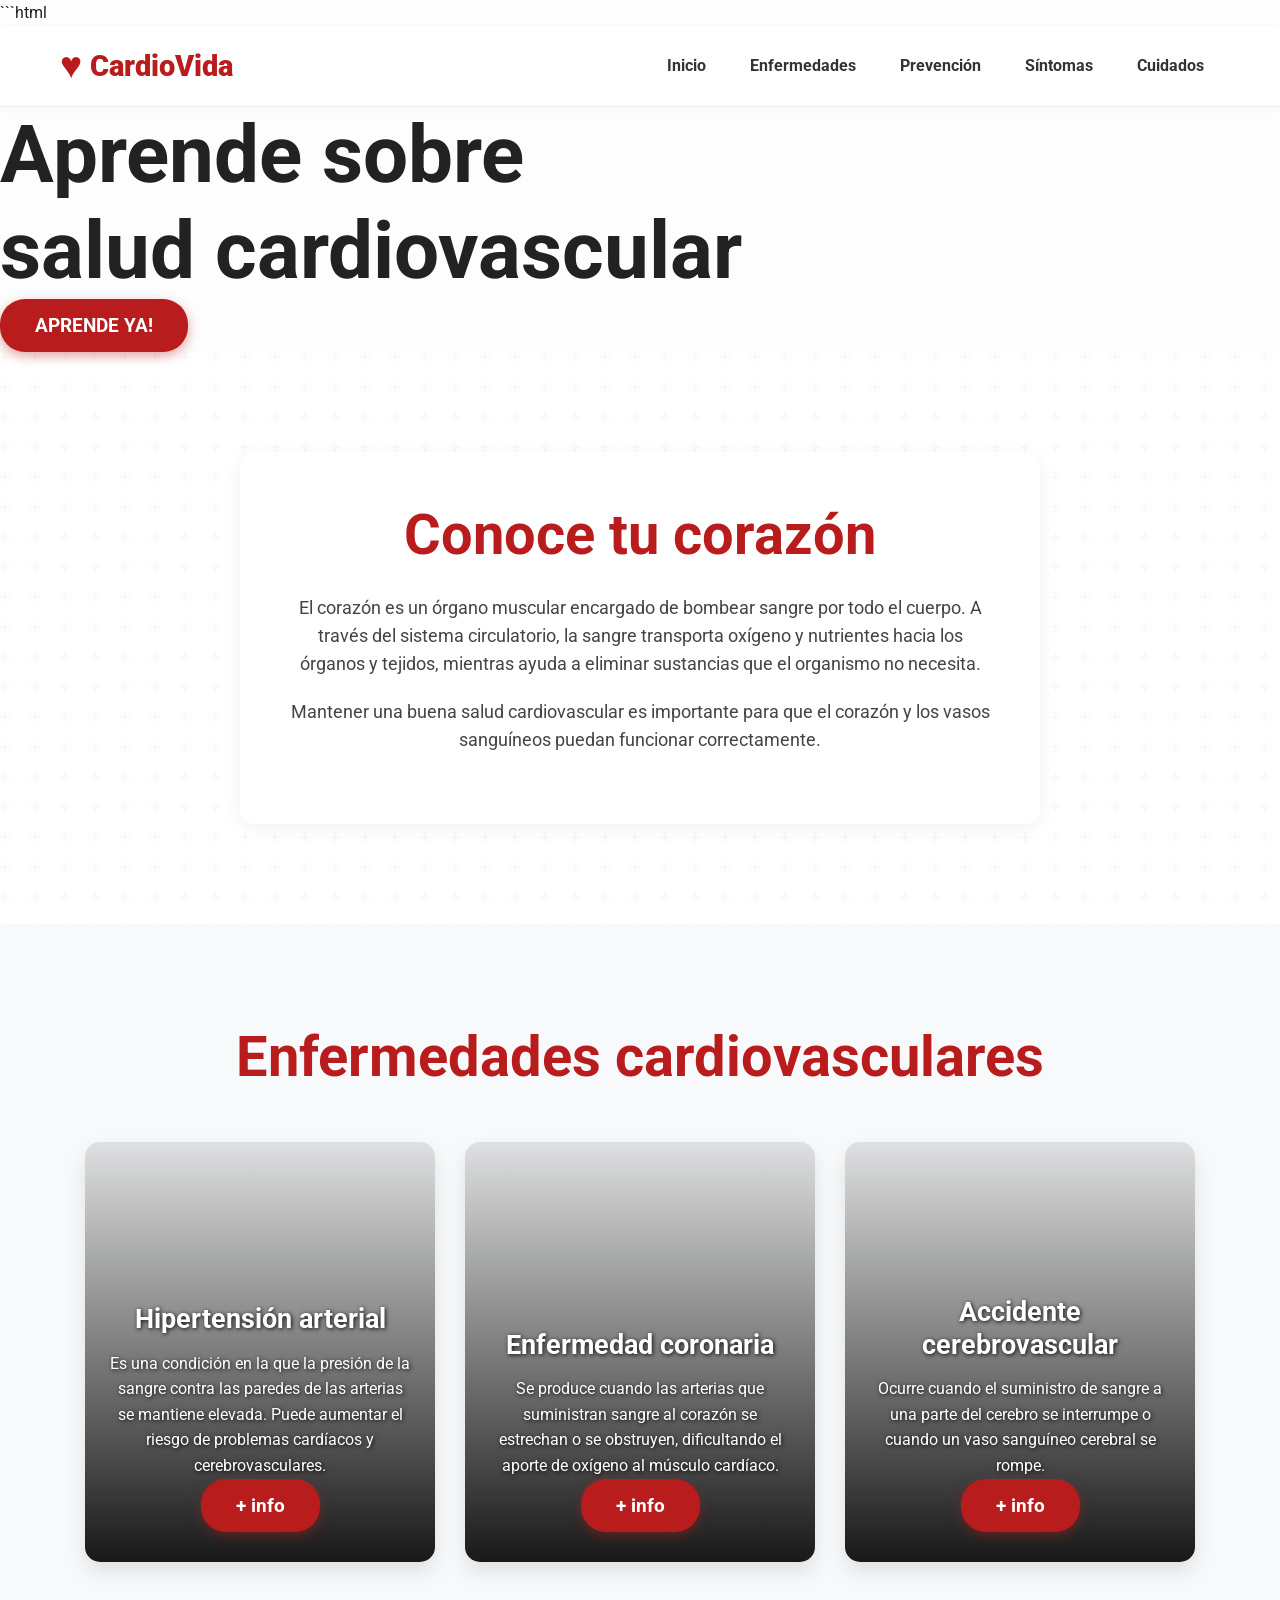
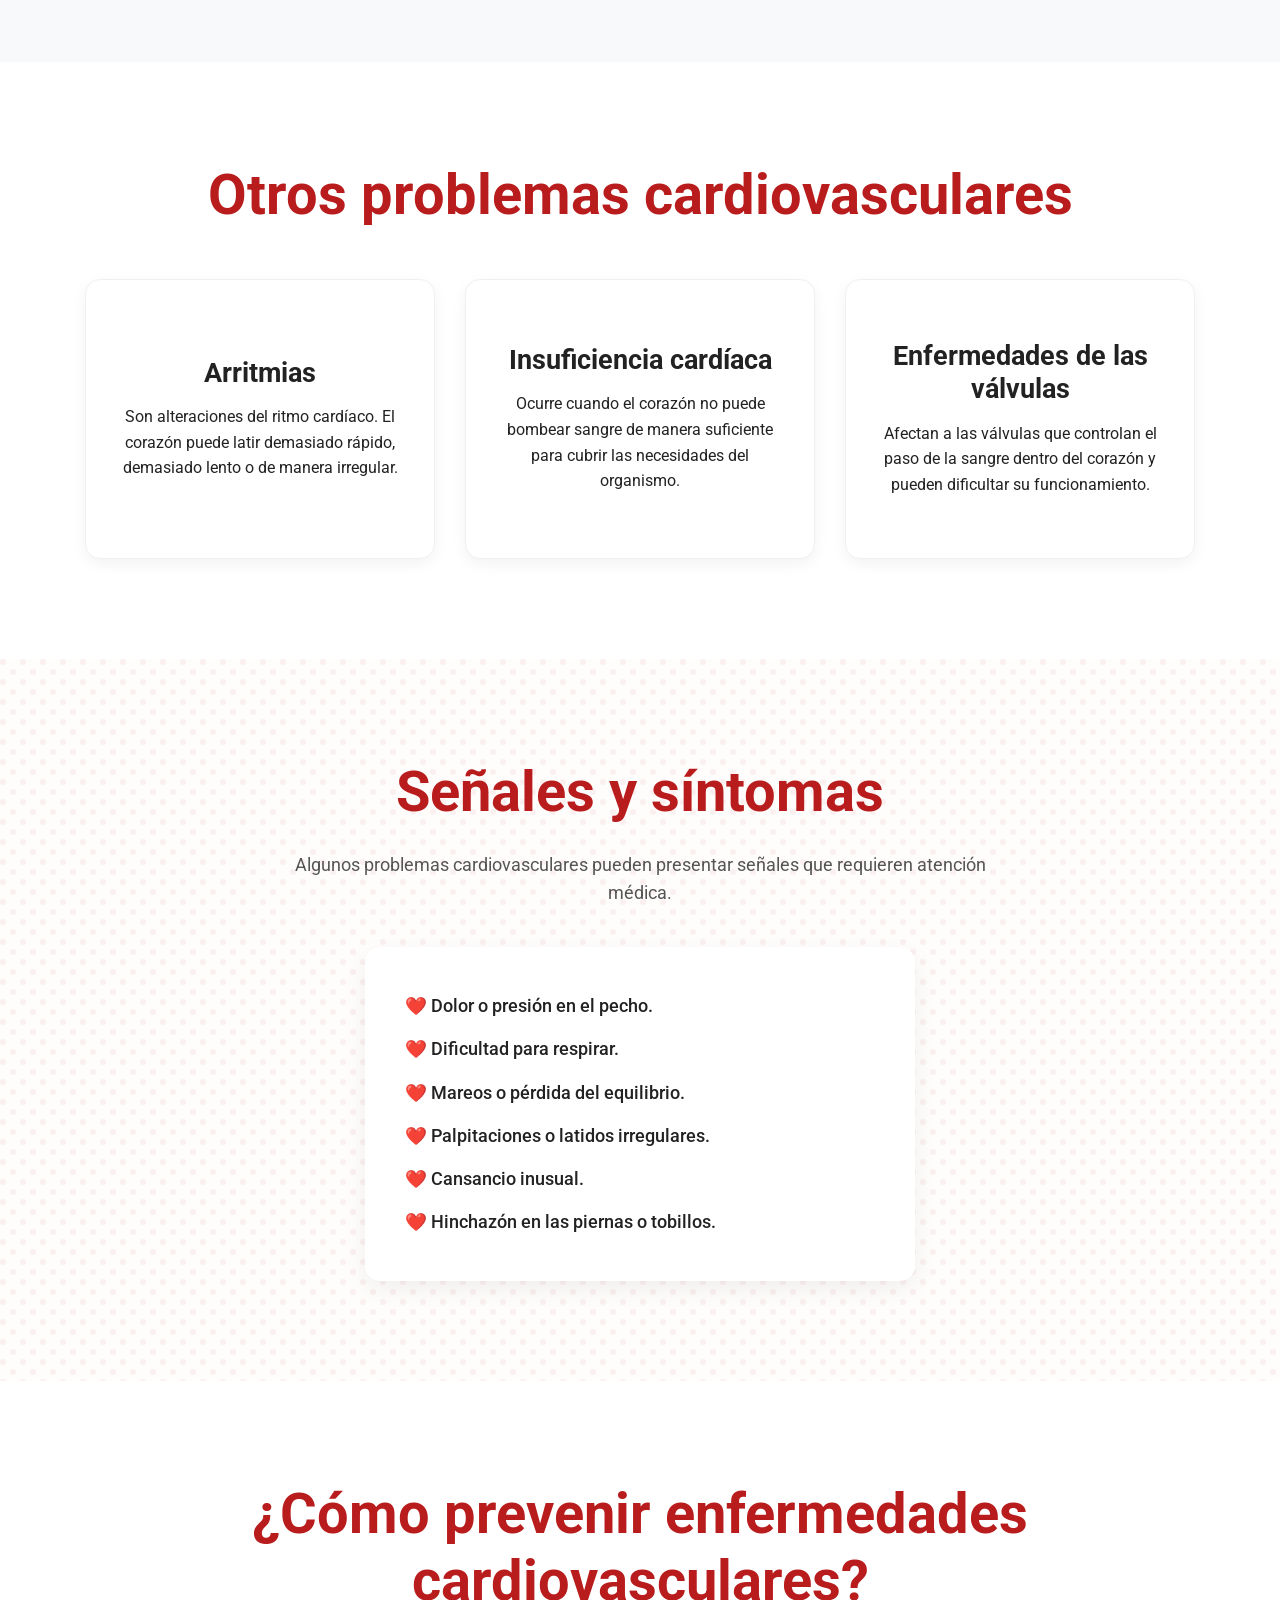
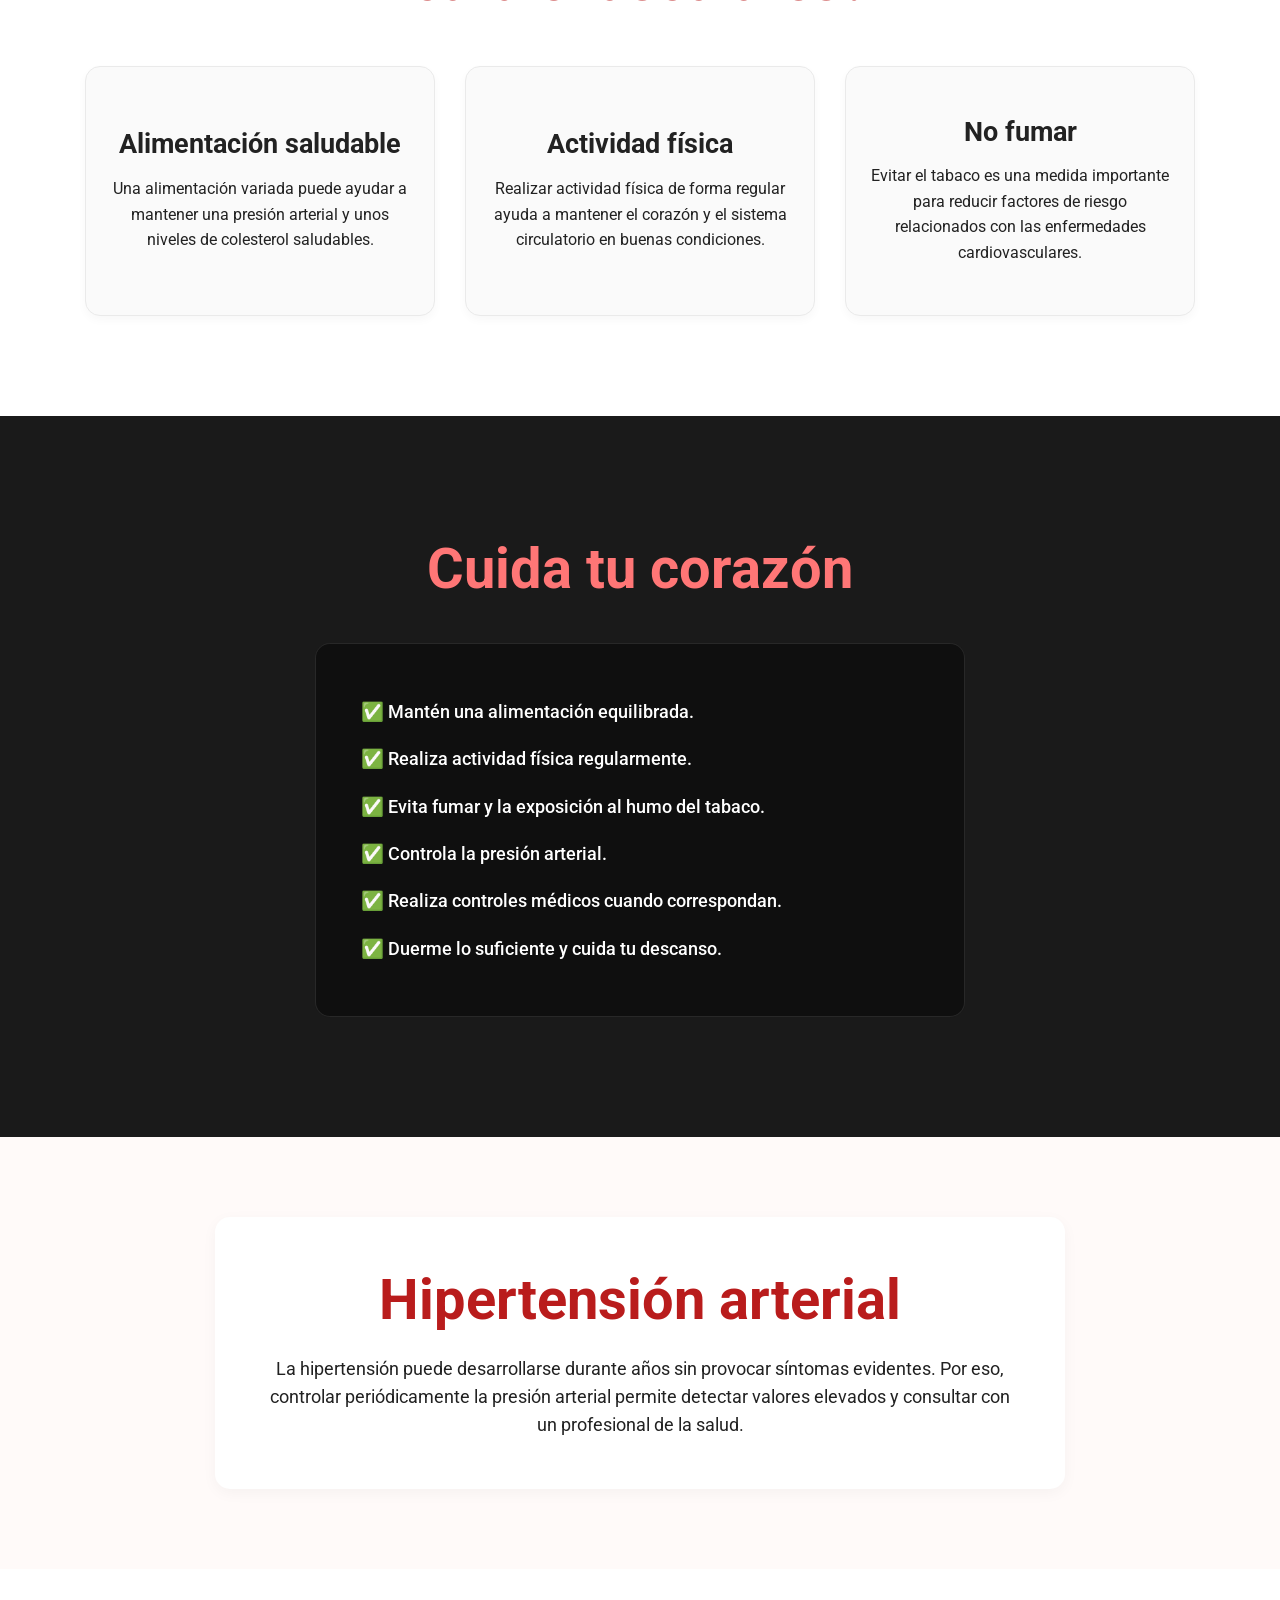
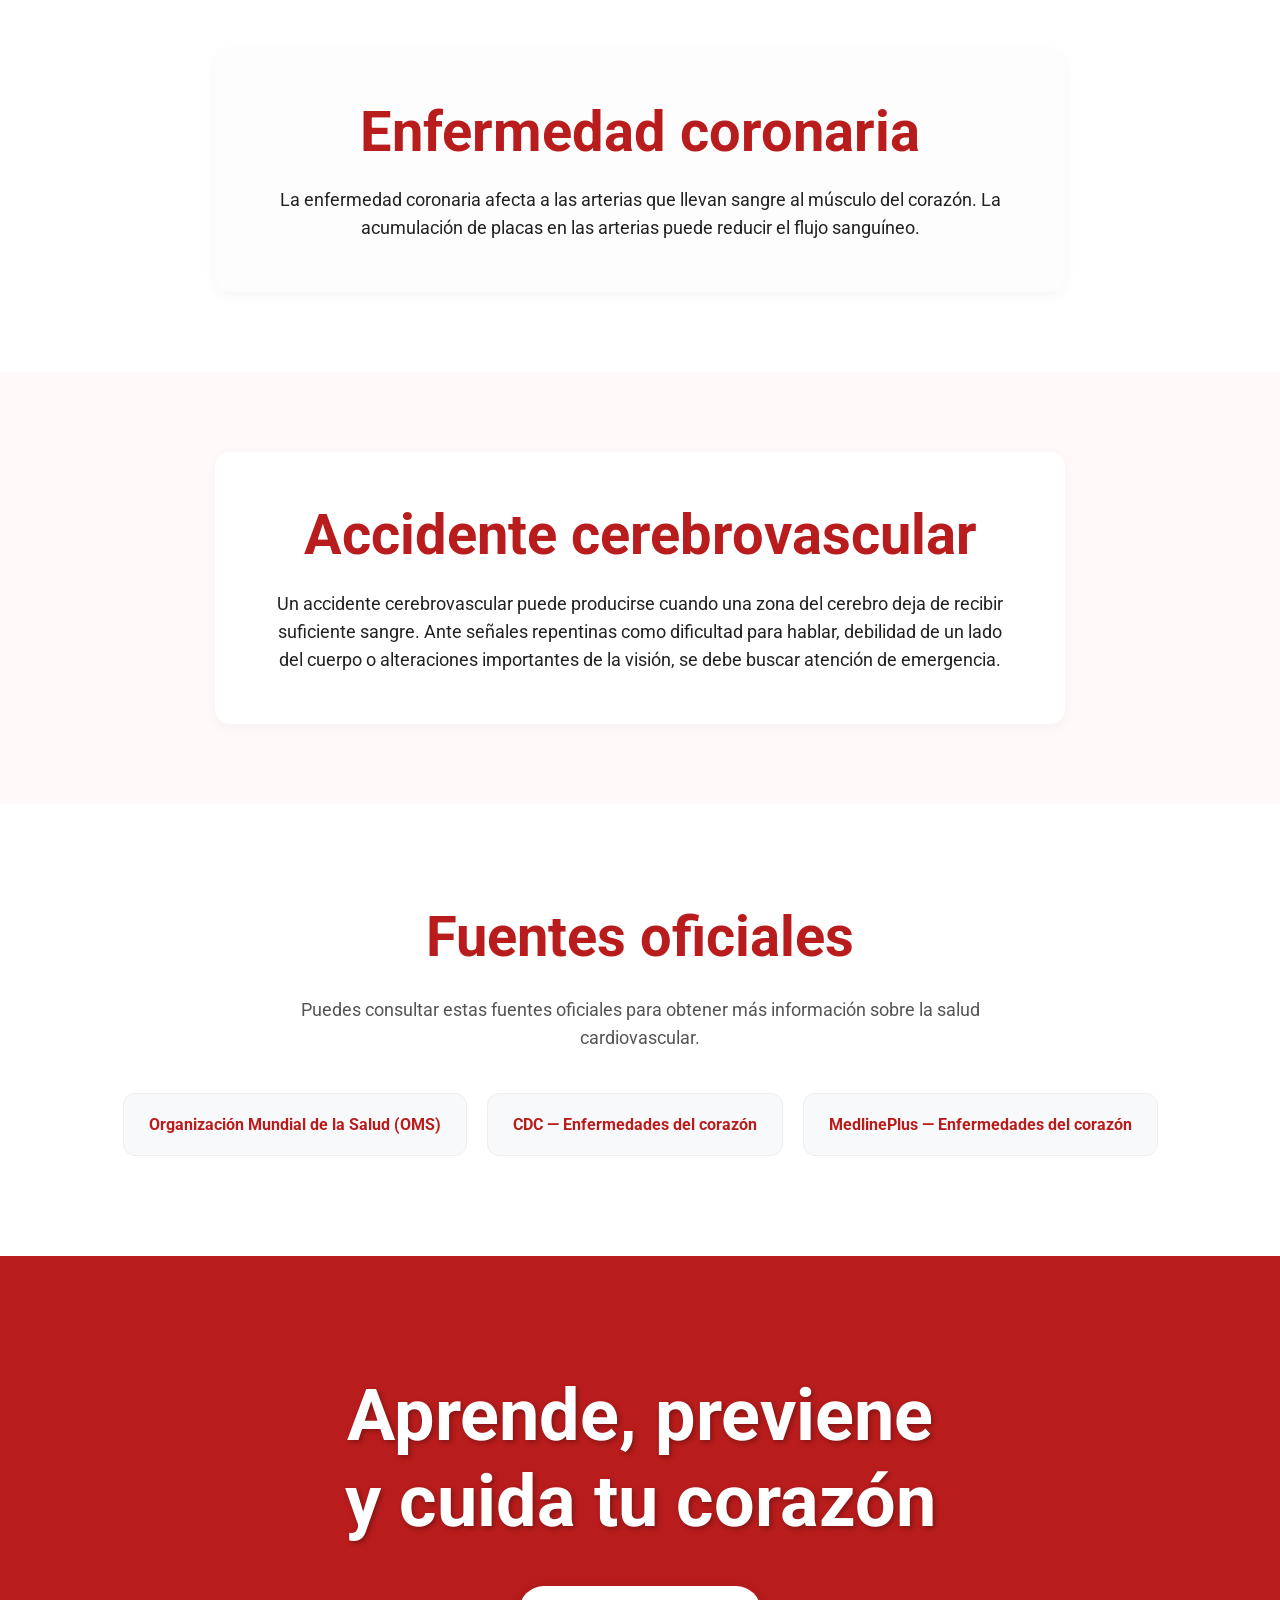
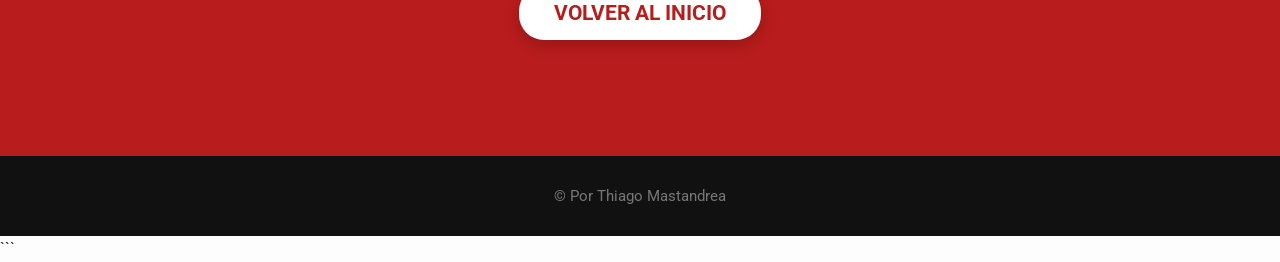
==== informacion.html @ 7a66c99f "Add files via upload" ====
```html
<!DOCTYPE html> 
<html lang="es"> 
<head> 
 
  <link rel="stylesheet" href="style2.css"> 
  <meta charset="UTF-8"> 
  <meta name="viewport" content="width=device-width, initial-scale=1.0"> 
  <title>CardioVida</title> 
 
</head> 
 
<body> 
 
  <header> 
    <div class="container"> 
 
      <a href="index.html" class="logo"> 
        <span class="logo-icon">♥</span> 
        <span>CardioVida</span> 
      </a> 
 
      <nav> 
        <a class="menu" href="#inicio">Inicio</a> 
        <a class="menu" href="#enfermedades">Enfermedades</a> 
        <a class="menu" href="#prevencion">Prevención</a> 
        <a class="menu" href="#sintomas">Síntomas</a> 
        <a class="menu" href="#cuidados">Cuidados</a> 
      </nav> 
 
    </div> 
  </header> 
 
 
  <!-- ========================= 
       INICIO 
  ========================== --> 
 
  <section id="inicio" class="hero"> 
 
    <h1> 
      Aprende sobre<br> 
      salud cardiovascular 
    </h1> 
 
    <a href="#informacion"> 
      <button>APRENDE YA!</button> 
    </a> 
 
  </section> 
 
 
  <!-- ========================= 
       INFORMACIÓN GENERAL 
  ========================== --> 
 
  <section id="informacion"> 
 
    <div class="container"> 
 
      <div id="image-conteiner" class="image-container"></div> 
 
      <div class="texto"> 
 
        <h2> 
          Conoce tu <span class="color-acento">corazón</span> 
        </h2> 
 
        <p> 
          El corazón es un órgano muscular encargado de bombear sangre 
          por todo el cuerpo. A través del sistema circulatorio, la sangre 
          transporta oxígeno y nutrientes hacia los órganos y tejidos, 
          mientras ayuda a eliminar sustancias que el organismo no necesita. 
        </p> 
 
        <p> 
          Mantener una buena salud cardiovascular es importante para que 
          el corazón y los vasos sanguíneos puedan funcionar correctamente. 
        </p> 
 
      </div> 
 
    </div> 
 
  </section> 
 
 
  <!-- ========================= 
       ENFERMEDADES 
  ========================== --> 
 
  <section id="enfermedades"> 
 
    <div class="container"> 
 
      <h2>Enfermedades cardiovasculares</h2> 
 
      <div class="programas"> 
 
        <div class="carta"> 
 
          <h3>Hipertensión arterial</h3> 
 
          <p> 
            Es una condición en la que la presión de la sangre contra 
            las paredes de las arterias se mantiene elevada. Puede 
            aumentar el riesgo de problemas cardíacos y cerebrovasculares. 
          </p> 
 
          <a href="#hipertension"> 
            <button>+ info</button> 
          </a> 
 
        </div> 
 
 
        <div class="carta"> 
 
          <h3>Enfermedad coronaria</h3> 
 
          <p> 
            Se produce cuando las arterias que suministran sangre al 
            corazón se estrechan o se obstruyen, dificultando el aporte 
            de oxígeno al músculo cardíaco. 
          </p> 
 
          <a href="#coronaria"> 
            <button>+ info</button> 
          </a> 
 
        </div> 
 
 
        <div class="carta"> 
 
          <h3>Accidente cerebrovascular</h3> 
 
          <p> 
            Ocurre cuando el suministro de sangre a una parte del cerebro 
            se interrumpe o cuando un vaso sanguíneo cerebral se rompe. 
          </p> 
 
          <a href="#acv"> 
            <button>+ info</button> 
          </a> 
 
        </div> 
 
      </div> 
 
    </div> 
 
  </section> 
 
 
  <!-- ========================= 
       TIPOS DE ENFERMEDADES 
  ========================== --> 
 
  <section id="otras-enfermedades"> 
 
    <div class="container"> 
 
      <h2>Otros problemas cardiovasculares</h2> 
 
      <div class="programas"> 
 
        <div class="carta"> 
 
          <h3>Arritmias</h3> 
 
          <p> 
            Son alteraciones del ritmo cardíaco. El corazón puede latir 
            demasiado rápido, demasiado lento o de manera irregular. 
          </p> 
 
        </div> 
 
 
        <div class="carta"> 
 
          <h3>Insuficiencia cardíaca</h3> 
 
          <p> 
            Ocurre cuando el corazón no puede bombear sangre de manera 
            suficiente para cubrir las necesidades del organismo. 
          </p> 
 
        </div> 
 
 
        <div class="carta"> 
 
          <h3>Enfermedades de las válvulas</h3> 
 
          <p> 
            Afectan a las válvulas que controlan el paso de la sangre 
            dentro del corazón y pueden dificultar su funcionamiento. 
          </p> 
 
        </div> 
 
      </div> 
 
    </div> 
 
  </section> 
 
 
  <!-- ========================= 
       SÍNTOMAS 
  ========================== --> 
 
  <section id="sintomas"> 
 
    <div class="container"> 
 
      <h2>Señales y síntomas</h2> 
 
      <p> 
        Algunos problemas cardiovasculares pueden presentar señales 
        que requieren atención médica. 
      </p> 
 
      <ul> 
 
        <li>❤️ Dolor o presión en el pecho.</li> 
 
        <li>❤️ Dificultad para respirar.</li> 
 
        <li>❤️ Mareos o pérdida del equilibrio.</li> 
 
        <li>❤️ Palpitaciones o latidos irregulares.</li> 
 
        <li>❤️ Cansancio inusual.</li> 
 
        <li>❤️ Hinchazón en las piernas o tobillos.</li> 
 
      </ul> 
 
    </div> 
 
  </section> 
 
 
  <!-- ========================= 
       PREVENCIÓN 
  ========================== --> 
 
  <section id="prevencion"> 
 
    <div class="container"> 
 
      <h2>¿Cómo prevenir enfermedades cardiovasculares?</h2> 
 
      <div class="programas"> 
 
        <div class="carta"> 
 
          <h3>Alimentación saludable</h3> 
 
          <p> 
            Una alimentación variada puede ayudar a mantener una presión 
            arterial y unos niveles de colesterol saludables. 
          </p> 
 
        </div> 
 
 
        <div class="carta"> 
 
          <h3>Actividad física</h3> 
 
          <p> 
            Realizar actividad física de forma regular ayuda a mantener 
            el corazón y el sistema circulatorio en buenas condiciones. 
          </p> 
 
        </div> 
 
 
        <div class="carta"> 
 
          <h3>No fumar</h3> 
 
          <p> 
            Evitar el tabaco es una medida importante para reducir 
            factores de riesgo relacionados con las enfermedades 
            cardiovasculares. 
          </p> 
 
        </div> 
 
      </div> 
 
    </div> 
 
  </section> 
 
 
  <!-- ========================= 
       CUIDADOS 
  ========================== --> 
 
  <section id="cuidados"> 
 
    <div class="container"> 
 
      <h2>Cuida tu corazón</h2> 
 
      <ul> 
 
        <li>✅ Mantén una alimentación equilibrada.</li> 
 
        <li>✅ Realiza actividad física regularmente.</li> 
 
        <li>✅ Evita fumar y la exposición al humo del tabaco.</li> 
 
        <li>✅ Controla la presión arterial.</li> 
 
        <li>✅ Realiza controles médicos cuando correspondan.</li> 
 
        <li>✅ Duerme lo suficiente y cuida tu descanso.</li> 
 
      </ul> 
 
    </div> 
 
  </section> 
 
 
  <!-- ========================= 
       INFORMACIÓN ESPECÍFICA 
  ========================== --> 
 
  <section id="hipertension"> 
 
    <div class="container"> 
 
      <h2>Hipertensión arterial</h2> 
 
      <p> 
        La hipertensión puede desarrollarse durante años sin provocar 
        síntomas evidentes. Por eso, controlar periódicamente la presión 
        arterial permite detectar valores elevados y consultar con un 
        profesional de la salud. 
      </p> 
 
    </div> 
 
  </section> 
 
 
  <section id="coronaria"> 
 
    <div class="container"> 
 
      <h2>Enfermedad coronaria</h2> 
 
      <p> 
        La enfermedad coronaria afecta a las arterias que llevan sangre 
        al músculo del corazón. La acumulación de placas en las arterias 
        puede reducir el flujo sanguíneo. 
      </p> 
 
    </div> 
 
  </section> 
 
 
  <section id="acv"> 
 
    <div class="container"> 
 
      <h2>Accidente cerebrovascular</h2> 
 
      <p> 
        Un accidente cerebrovascular puede producirse cuando una zona 
        del cerebro deja de recibir suficiente sangre. Ante señales 
        repentinas como dificultad para hablar, debilidad de un lado 
        del cuerpo o alteraciones importantes de la visión, se debe 
        buscar atención de emergencia. 
      </p> 
 
    </div> 
 
  </section> 


  <!-- =========================
       FUENTES OFICIALES
  ========================== -->

  <section id="fuentes">

    <div class="container">

      <h2>Fuentes oficiales</h2>

      <p>
        Puedes consultar estas fuentes oficiales para obtener más
        información sobre la salud cardiovascular.
      </p>

      <div class="fuentes-links">

        <a href="https://www.who.int/es/health-topics/cardiovascular-diseases" target="_blank" rel="noopener noreferrer">
          Organización Mundial de la Salud (OMS)
        </a>

        <a href="https://www.cdc.gov/heart-disease/index.html" target="_blank" rel="noopener noreferrer">
          CDC — Enfermedades del corazón
        </a>

        <a href="https://medlineplus.gov/spanish/heartdiseases.html" target="_blank" rel="noopener noreferrer">
          MedlinePlus — Enfermedades del corazón
        </a>

      </div>

    </div>

  </section>
 
 
  <!-- ========================= 
       SECCIÓN FINAL 
  ========================== --> 
 
  <section id="final"> 
 
    <h2> 
      Aprende, previene<br> 
      y cuida tu corazón 
    </h2> 
 
    <a href="#inicio"> 
      <button>VOLVER AL INICIO</button> 
    </a> 
 
  </section> 
 
 
  <!-- ========================= 
       FOOTER 
  ========================== --> 
 
  <footer> 
 
    <div class="container"> 
 
      <p>&copy; Por Thiago Mastandrea</p> 
 
    </div> 
 
  </footer> 
 
</body> 
</html>
```
---- style2.css ----
@import url('https://fonts.googleapis.com/css2?family=Roboto:wght@400;500;700;900&display=swap');

* {
    margin: 0;
    padding: 0;
    box-sizing: border-box;
}

html {
    scroll-behavior: smooth;
}

body {
    font-family: 'Roboto', sans-serif;
    color: #222;
    background: #fdfdfd;
    line-height: 1.6;
}

img {
    max-width: 100%;
    height: auto;
}

.container {
    width: 100%;
    max-width: 1200px;
    margin: auto;
    padding: 0 20px;
}

h1, h2, h3 {
    line-height: 1.2;
}

h1 {
    font-size: clamp(2.5rem, 7vw, 5rem);
}

h2 {
    font-size: clamp(2rem, 5vw, 3.5rem);
}

h3 {
    font-size: 1.7rem;
}

p {
    font-size: 1.1rem;
}

ul {
    list-style: none;
}

li {
    font-size: 1.1rem;
}

.color-acento {
    color: #b91c1c;
}

button {
    border: 0;
    border-radius: 25px;
    padding: 15px 35px;
    background-color: #b91c1c;
    color: white;
    font-family: inherit;
    font-size: 1.2rem;
    font-weight: bold;
    cursor: pointer;
    box-shadow: 0 4px 12px rgba(185, 28, 28, 0.4);
    transition: all 0.3s ease;
}

button:hover {
    background-color: #991717;
    transform: translateY(-3px);
    box-shadow: 0 6px 18px rgba(185, 28, 28, 0.6);
}

header {
    position: sticky;
    top: 0;
    z-index: 100;
    width: 100%;
    background: rgba(255, 255, 255, 0.95);
    backdrop-filter: blur(8px);
    border-bottom: 1px solid #eee;
    box-shadow: 0 2px 10px rgba(0,0,0,0.03);
}

header .container {
    min-height: 80px;
    display: flex;
    align-items: center;
    justify-content: space-between;
    gap: 20px;
}

header .logo {
    display: flex;
    align-items: center;
    gap: 8px;
    color: #b91c1c;
    text-decoration: none;
    font-size: clamp(1.2rem, 2.5vw, 1.8rem);
    font-weight: 900;
    white-space: nowrap;
}

.logo-icon {
    font-size: 1.3em;
}

header nav {
    display: flex;
    align-items: center;
    justify-content: center;
    gap: 12px;
    flex-wrap: wrap;
}

header nav a {
    padding: 8px 16px;
    color: #333;
    text-decoration: none;
    font-size: clamp(0.9rem, 1.5vw, 1rem);
    font-weight: 700;
    border-radius: 8px;
    white-space: nowrap;
    transition: all 0.2s ease-in-out;
}

header nav a:hover {
    color: #b91c1c;
    background-color: #fff0f0;
}

#hero {
    min-height: calc(100vh - 80px);
    display: flex;
    flex-direction: column;
    align-items: center;
    justify-content: center;
    text-align: center;
    padding: 80px 20px;
    color: white;
    background-image: linear-gradient(rgba(0, 0, 0, 0.65), rgba(0, 0, 0, 0.65)), url("https://images.unsplash.com/photo-1505751172876-fa1923c5c528?auto=format&fit=crop&w=1920&q=80");
    background-size: cover;
    background-position: center;
    background-attachment: fixed;
}

#hero h1 {
    width: 100%;
    max-width: 900px;
    margin: 0 auto 35px;
    color: white;
    text-shadow: 2px 2px 8px rgba(0,0,0,0.5);
}

#hero button {
    display: inline-block;
    margin: 0 auto;
}

#informacion {
    background: white;
    background-image: url("data:image/svg+xml,%3Csvg width='60' height='60' viewBox='0 0 60 60' xmlns='http://www.w3.org/2000/svg'%3E%3Cg fill='none' fill-rule='evenodd'%3E%3Cg fill='%23b91c1c' fill-opacity='0.03'%3E%3Cpath d='M36 34v-4h-2v4h-4v2h4v4h2v-4h4v-2h-4zm0-30V0h-2v4h-4v2h4v4h2V6h4V4h-4zM6 34v-4H4v4H0v2h4v4h2v-4h4v-2H6zM6 4V0H4v4H0v2h4v4h2V6h4V4H6z'/%3E%3C/g%3E%3C/g%3E%3C/svg%3E");
}

#informacion .container {
    min-height: 500px;
    display: flex;
    flex-direction: column;
    align-items: center;
    justify-content: center;
    padding: 100px 20px;
}

#informacion .texto {
    max-width: 800px;
    text-align: center;
    background: rgba(255, 255, 255, 0.95);
    padding: 40px;
    border-radius: 15px;
    box-shadow: 0 4px 20px rgba(0,0,0,0.06);
}

#informacion h2 {
    margin-bottom: 25px;
    color: #b91c1c;
}

#informacion p {
    margin-bottom: 20px;
    color: #444;
}

#enfermedades {
    padding: 100px 0;
    background: #f8f9fa;
    color: #222;
    text-align: center;
}

#enfermedades h2 {
    margin-bottom: 50px;
    color: #b91c1c;
}

#enfermedades .programas {
    display: flex;
    justify-content: center;
    flex-wrap: wrap;
    gap: 30px;
}

.carta {
    width: 100%;
    max-width: 350px;
    min-height: 420px;
    display: flex;
    flex-direction: column;
    justify-content: flex-end;
    padding: 30px 25px;
    border-radius: 15px;
    background-size: cover;
    background-position: center;
    overflow: hidden;
    box-shadow: 0 10px 20px rgba(0, 0, 0, 0.1);
    transition: transform 0.3s ease, box-shadow 0.3s ease;
    color: white;
}

.carta:hover {
    transform: translateY(-10px);
    box-shadow: 0 15px 30px rgba(185, 28, 28, 0.2);
}

.carta h3 {
    margin-bottom: 15px;
    text-shadow: 1px 1px 4px rgba(0,0,0,0.9);
}

.carta p {
    font-size: 1rem;
    text-shadow: 1px 1px 4px rgba(0,0,0,0.9);
}

#enfermedades .carta:nth-child(1) {
    background-image: linear-gradient(to top, rgba(0, 0, 0, 0.9), rgba(0, 0, 0, 0.1)), url("https://images.unsplash.com/photo-1505576399279-565b52d4ac71?auto=format&fit=crop&w=900&q=80");
}

#enfermedades .carta:nth-child(2) {
    background-image: linear-gradient(to top, rgba(0, 0, 0, 0.9), rgba(0, 0, 0, 0.1)), url("https://images.unsplash.com/photo-1559757175-0eb30cd8c063?auto=format&fit=crop&w=900&q=80");
}

#enfermedades .carta:nth-child(3) {
    background-image: linear-gradient(to top, rgba(0, 0, 0, 0.9), rgba(0, 0, 0, 0.1)), url("https://images.unsplash.com/photo-1529156069898-49953eb1b5a4?auto=format&fit=crop&w=900&q=80");
}

#otras-enfermedades {
    padding: 100px 0;
    text-align: center;
    background: white;
}

#otras-enfermedades h2 {
    margin-bottom: 50px;
    color: #b91c1c;
}

#otras-enfermedades .programas {
    display: flex;
    justify-content: center;
    flex-wrap: wrap;
    gap: 30px;
}

#otras-enfermedades .carta {
    min-height: 280px;
    background-color: #ffffff;
    color: #222;
    box-shadow: 0 5px 15px rgba(0, 0, 0, 0.05);
    border: 1px solid #f0f0f0;
    justify-content: center;
    background-image: none;
}

#otras-enfermedades .carta h3,
#otras-enfermedades .carta p {
    text-shadow: none;
}

#otras-enfermedades .carta:hover {
    border-color: #b91c1c;
}

#sintomas {
    padding: 100px 0;
    background-color: #fffcfc;
    text-align: center;
    background-image: url("data:image/svg+xml,%3Csvg width='20' height='20' viewBox='0 0 20 20' xmlns='http://www.w3.org/2000/svg'%3E%3Cg fill='%23b91c1c' fill-opacity='0.05' fill-rule='evenodd'%3E%3Ccircle cx='3' cy='3' r='3'/%3E%3Ccircle cx='13' cy='13' r='3'/%3E%3C/g%3E%3C/svg%3E");
}

#sintomas h2 {
    margin-bottom: 25px;
    color: #b91c1c;
}

#sintomas p {
    max-width: 700px;
    margin: 0 auto 40px;
    color: #555;
}

#sintomas ul {
    max-width: 550px;
    margin: auto;
    background: white;
    padding: 30px 40px;
    border-radius: 15px;
    box-shadow: 0 8px 25px rgba(0,0,0,0.06);
    text-align: left;
}

#sintomas li {
    margin: 15px 0;
    font-weight: 500;
    display: flex;
    align-items: center;
    gap: 12px;
}

#prevencion {
    padding: 100px 0;
    text-align: center;
    background: white;
}

#prevencion h2 {
    margin-bottom: 50px;
    color: #b91c1c;
}

#prevencion .programas {
    display: flex;
    justify-content: center;
    flex-wrap: wrap;
    gap: 30px;
}

#prevencion .carta {
    min-height: 250px;
    background-color: #fafafa;
    color: #222;
    border: 1px solid #eaeaea;
    justify-content: center;
    background-image: none;
    box-shadow: 0 4px 10px rgba(0,0,0,0.03);
}

#prevencion .carta h3,
#prevencion .carta p {
    text-shadow: none;
}

#cuidados {
    padding: 120px 0;
    background-color: #1a1a1a;
    color: white;
    text-align: center;
    background-image: linear-gradient(rgba(26, 26, 26, 0.85), rgba(26, 26, 26, 0.85)), url("https://images.unsplash.com/photo-1434494878577-86c23bcb06b9?auto=format&fit=crop&w=1920&q=80");
    background-size: cover;
    background-position: center;
    background-attachment: fixed;
}

#cuidados h2 {
    margin-bottom: 40px;
    color: #ff7676;
}

#cuidados ul {
    max-width: 650px;
    margin: 0 auto;
    text-align: left;
    background: rgba(0, 0, 0, 0.4);
    padding: 35px 45px;
    border-radius: 15px;
    backdrop-filter: blur(8px);
    border: 1px solid rgba(255,255,255,0.1);
}

#cuidados li {
    margin: 18px 0;
    font-weight: 500;
    font-size: 1.15rem;
}

#hipertension, #coronaria, #acv {
    padding: 80px 0;
    text-align: center;
}

#hipertension { background-color: #fffaf9; }
#coronaria { background-color: white; }
#acv { background-color: #fffaf9; }

#hipertension .container, #coronaria .container, #acv .container {
    max-width: 850px;
    background: white;
    padding: 50px;
    border-radius: 15px;
    box-shadow: 0 4px 15px rgba(0,0,0,0.04);
}

#coronaria .container {
    background: #fdfdfd;
}

#hipertension h2, #coronaria h2, #acv h2 {
    margin-bottom: 20px;
    color: #b91c1c;
}

#final {
    min-height: 500px;
    display: flex;
    flex-direction: column;
    justify-content: center;
    align-items: center;
    padding: 80px 20px;
    text-align: center;
    background-color: #b91c1c;
    color: white;
    background-image: linear-gradient(rgba(185, 28, 28, 0.85), rgba(185, 28, 28, 0.85)), url("https://images.unsplash.com/photo-1579684385127-1ef15d508118?auto=format&fit=crop&w=1920&q=80");
    background-size: cover;
    background-position: center;
}

#final h2 {
    max-width: 800px;
    font-size: clamp(2.5rem, 6vw, 4.5rem);
    text-align: center;
    margin-bottom: 40px;
    text-shadow: 2px 2px 5px rgba(0,0,0,0.3);
}

#final button {
    background-color: white;
    color: #b91c1c;
    font-size: 1.3rem;
    box-shadow: 0 5px 15px rgba(0,0,0,0.2);
}

#final button:hover {
    background-color: #f8f8f8;
    transform: translateY(-4px);
    box-shadow: 0 8px 20px rgba(0,0,0,0.3);
}

footer {
    background-color: #111;
    color: white;
}

footer .container {
    min-height: 80px;
    display: flex;
    align-items: center;
    justify-content: center;
}

footer p {
    color: #777;
    font-size: 0.95rem;
}

@media (max-width: 768px) {
    header .container {
        flex-direction: column;
        padding-top: 15px;
        padding-bottom: 15px;
        gap: 15px;
    }

    header nav {
        width: 100%;
        gap: 10px;
    }

    #hero {
        min-height: calc(100vh - 130px);
    }

    #hero h1 {
        font-size: clamp(2.2rem, 10vw, 3.5rem);
    }

    #informacion .container {
        padding-top: 60px;
        padding-bottom: 60px;
    }

    .carta {
        max-width: 100%;
    }
}

@media (min-width: 1000px) {
    #informacion .texto {
        text-align: center;
        padding: 50px;
    }
}



/* FUENTES OFICIALES */

#fuentes {
    padding: 100px 0;
    background: white;
    text-align: center;
}

#fuentes h2 {
    margin-bottom: 25px;
    color: #b91c1c;
}

#fuentes p {
    max-width: 700px;
    margin: 0 auto 40px;
    color: #555;
}

.fuentes-links {
    display: flex;
    justify-content: center;
    flex-wrap: wrap;
    gap: 20px;
}

.fuentes-links a {
    padding: 18px 25px;
    border-radius: 12px;
    background: #f8f9fa;
    border: 1px solid #eee;
    color: #b91c1c;
    text-decoration: none;
    font-weight: 700;
    transition: all 0.3s ease;
}

.fuentes-links a:hover {
    background: #fff0f0;
    border-color: #b91c1c;
    transform: translateY(-4px);
}
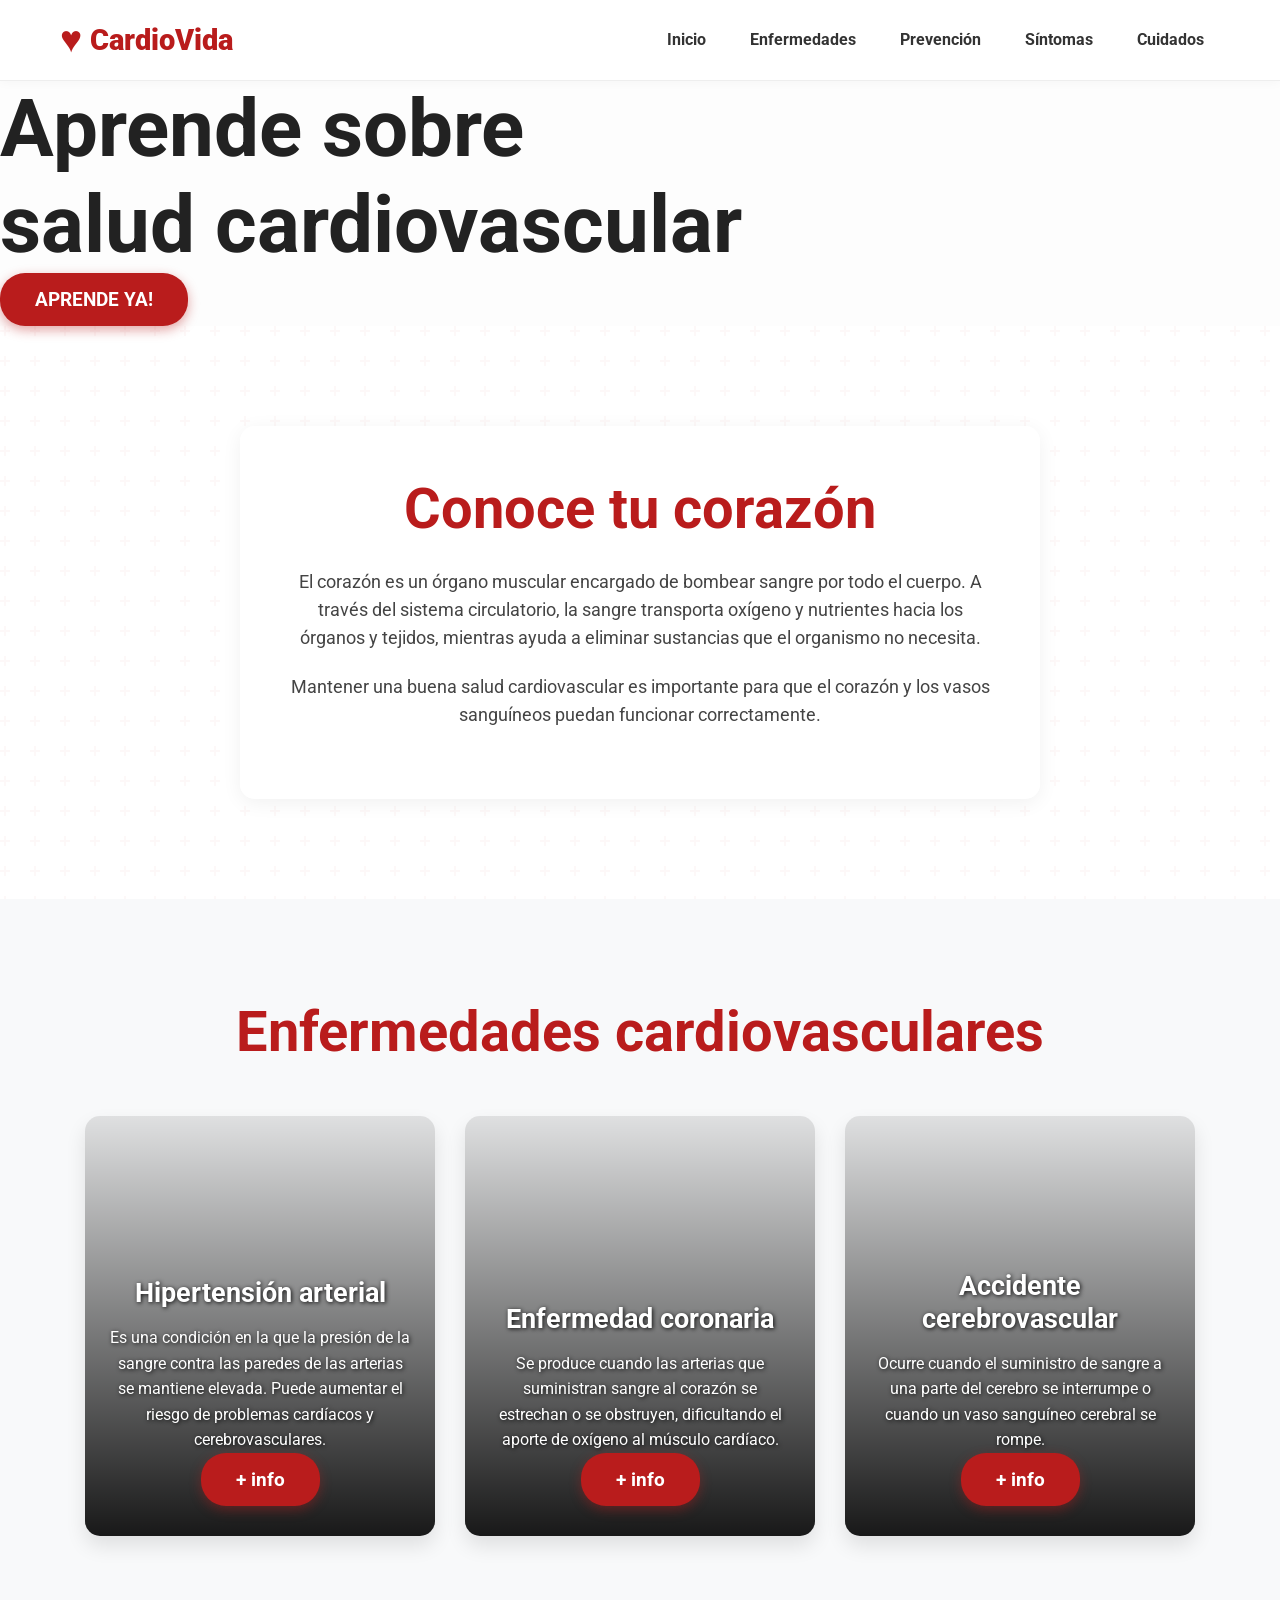
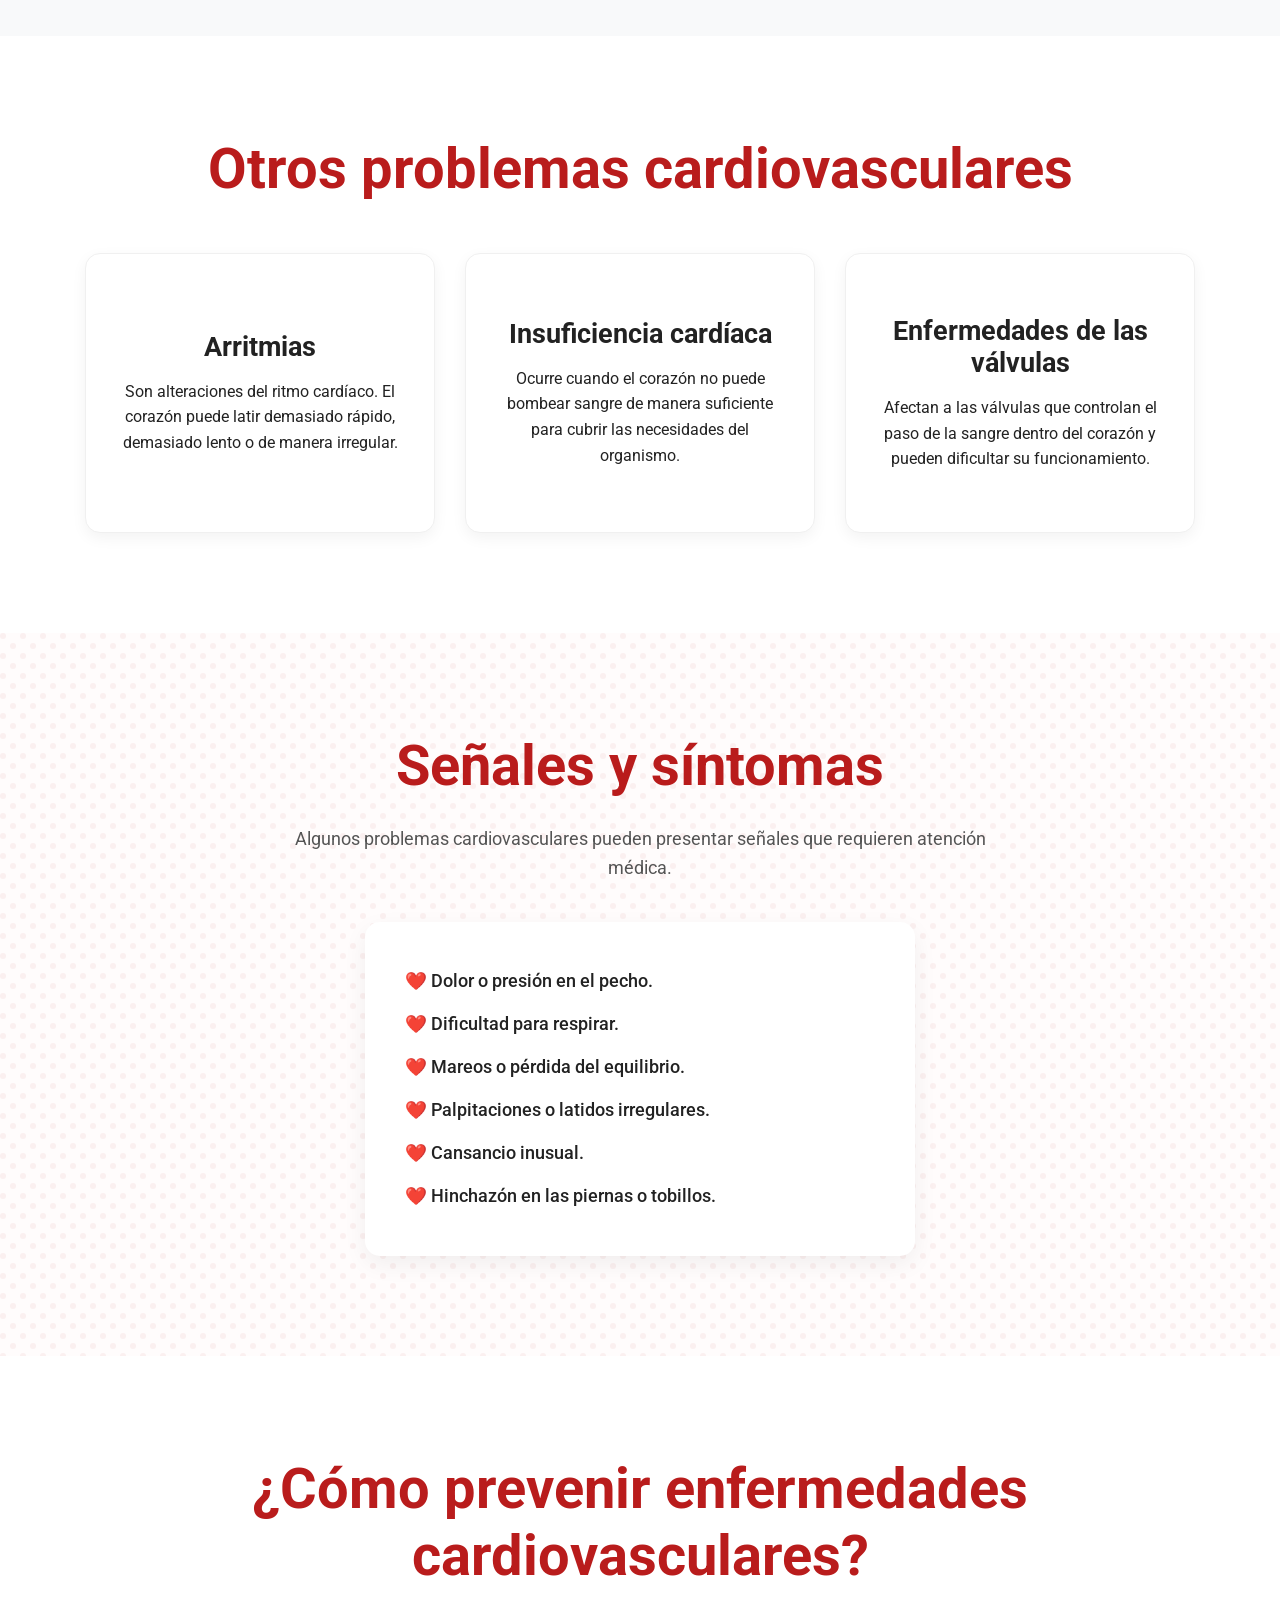
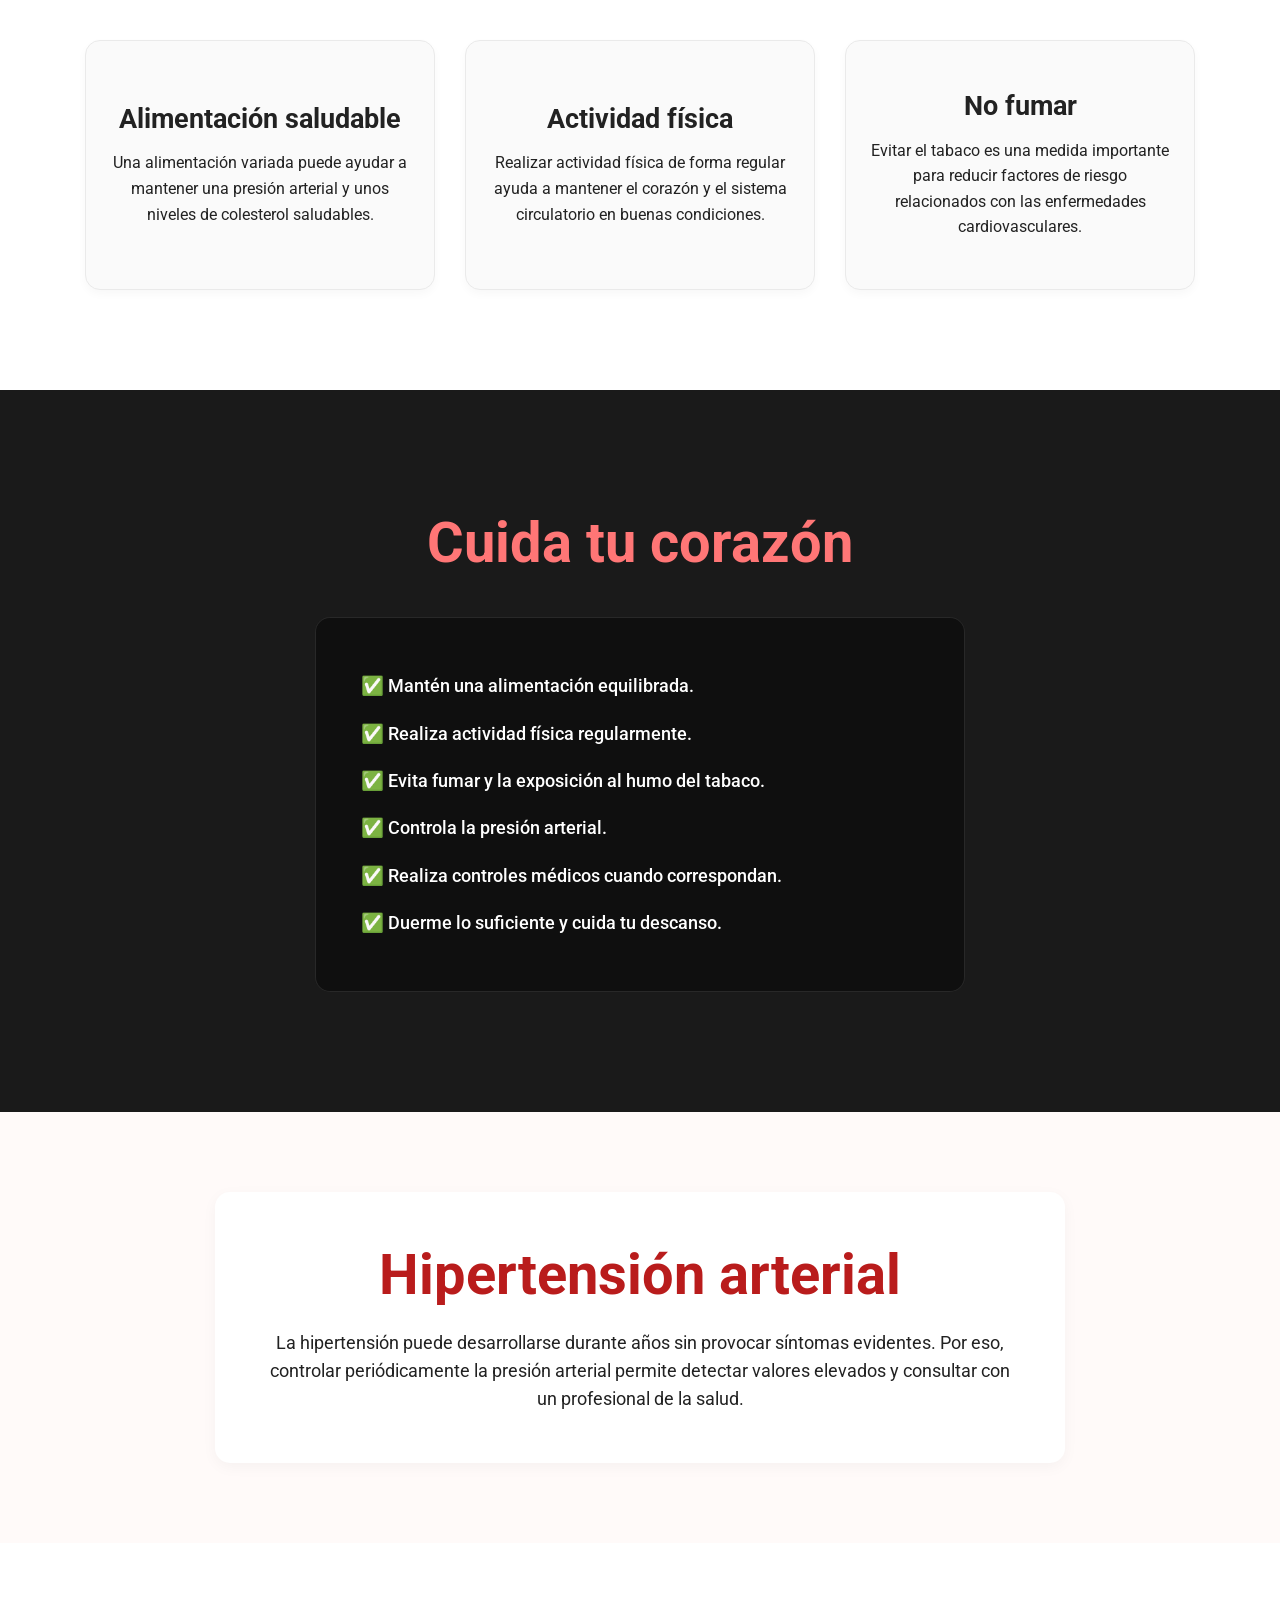
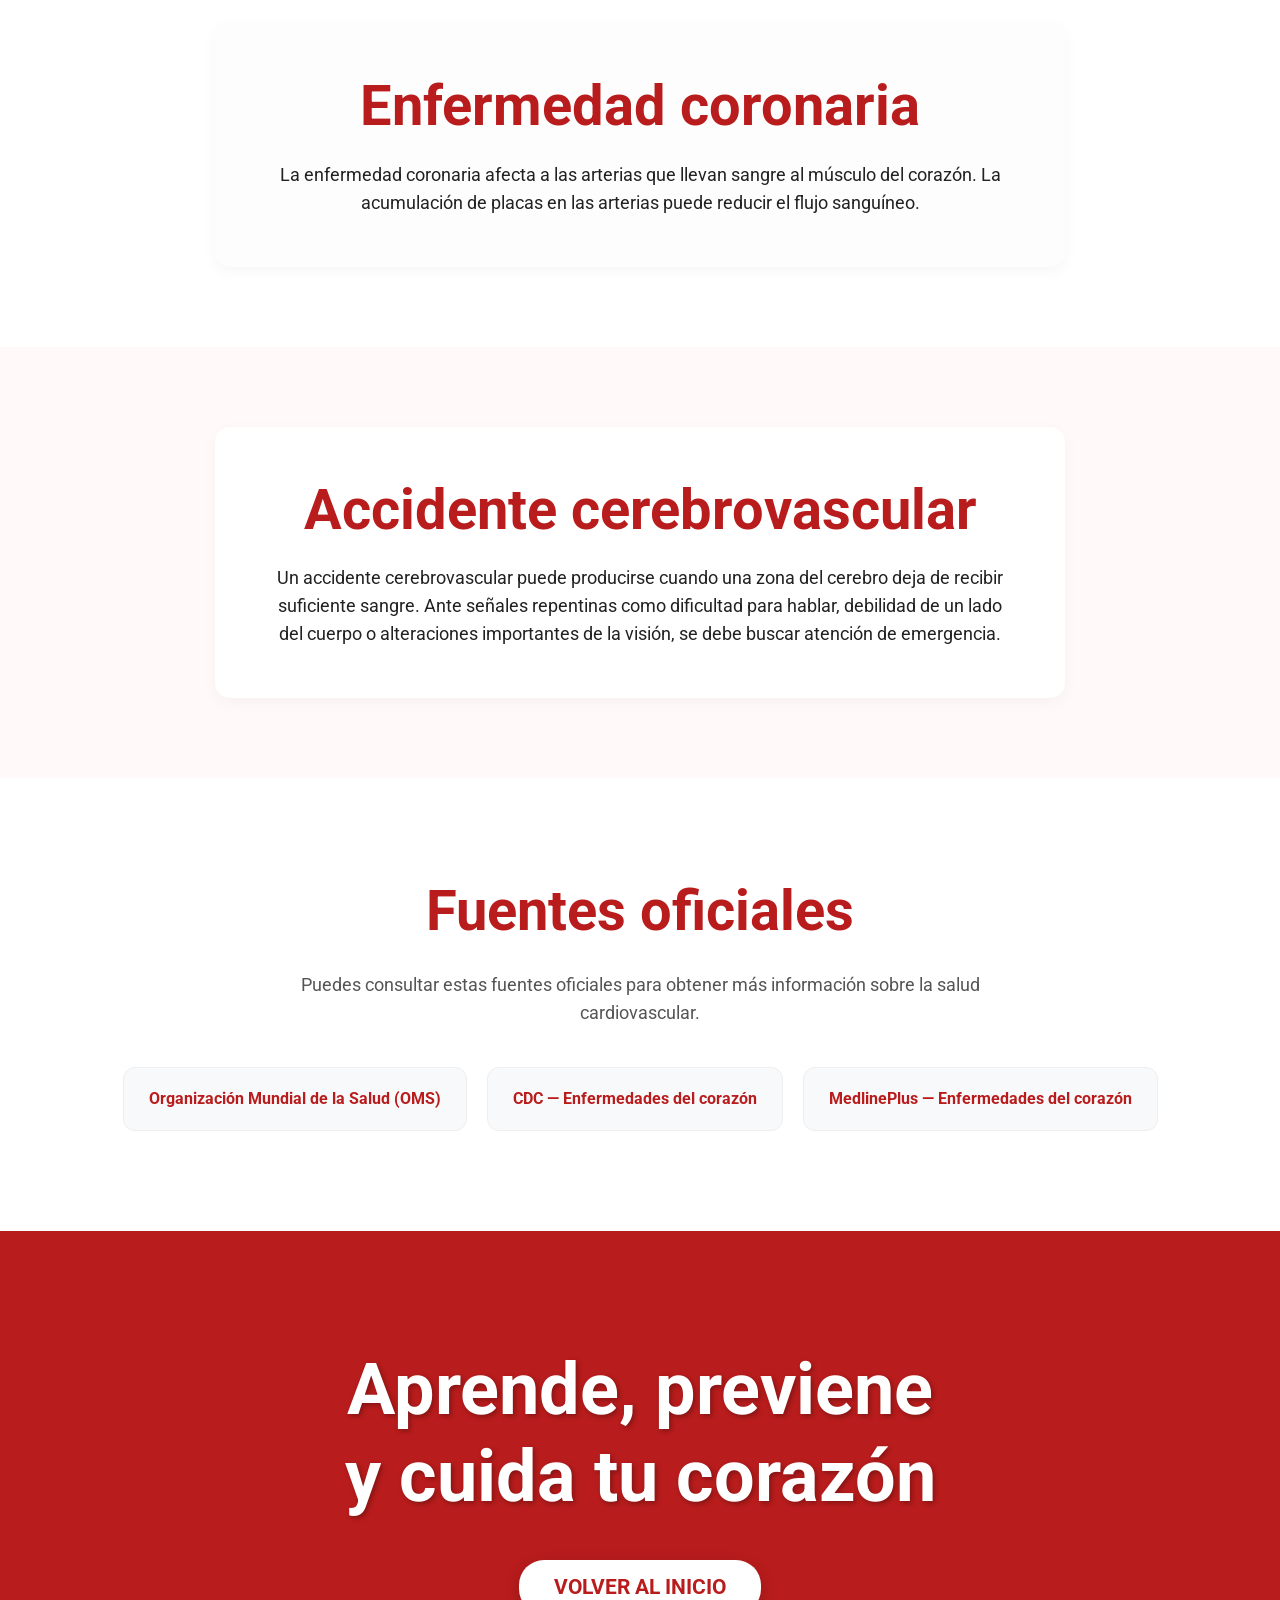
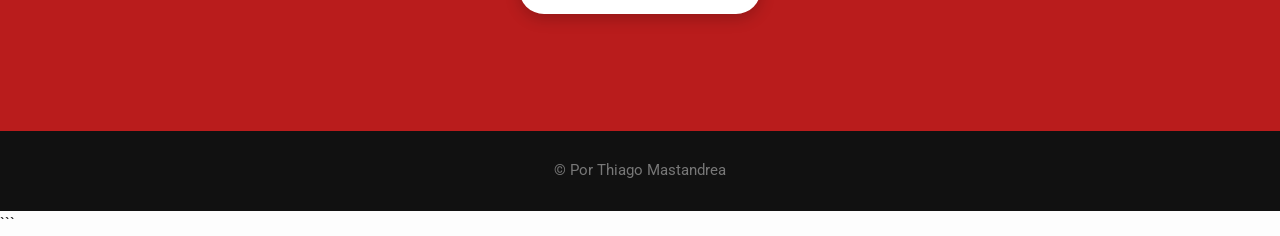
==== commit c2a3ed58: "Update informacion.html" ====
--- a/informacion.html
+++ b/informacion.html
@@ -1,4 +1,4 @@
-```html
+
 <!DOCTYPE html> 
 <html lang="es"> 
 <head> 
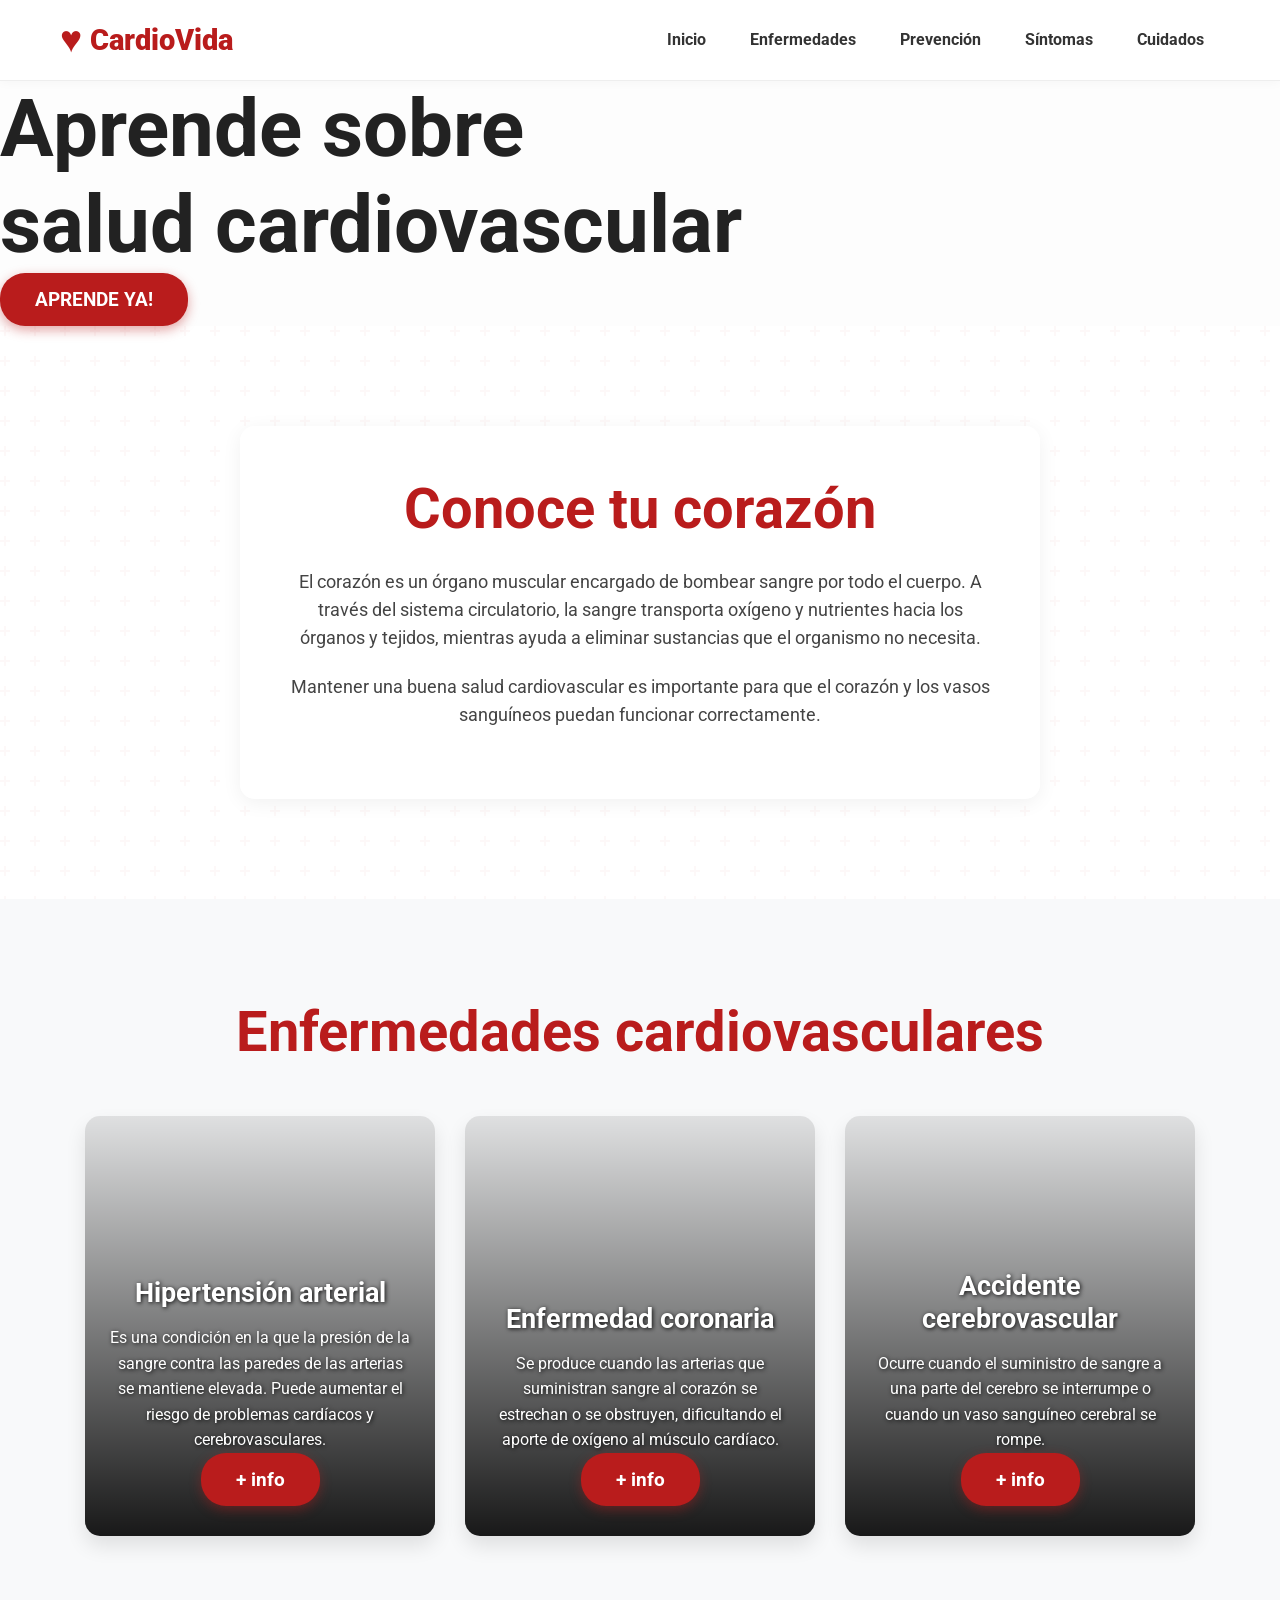
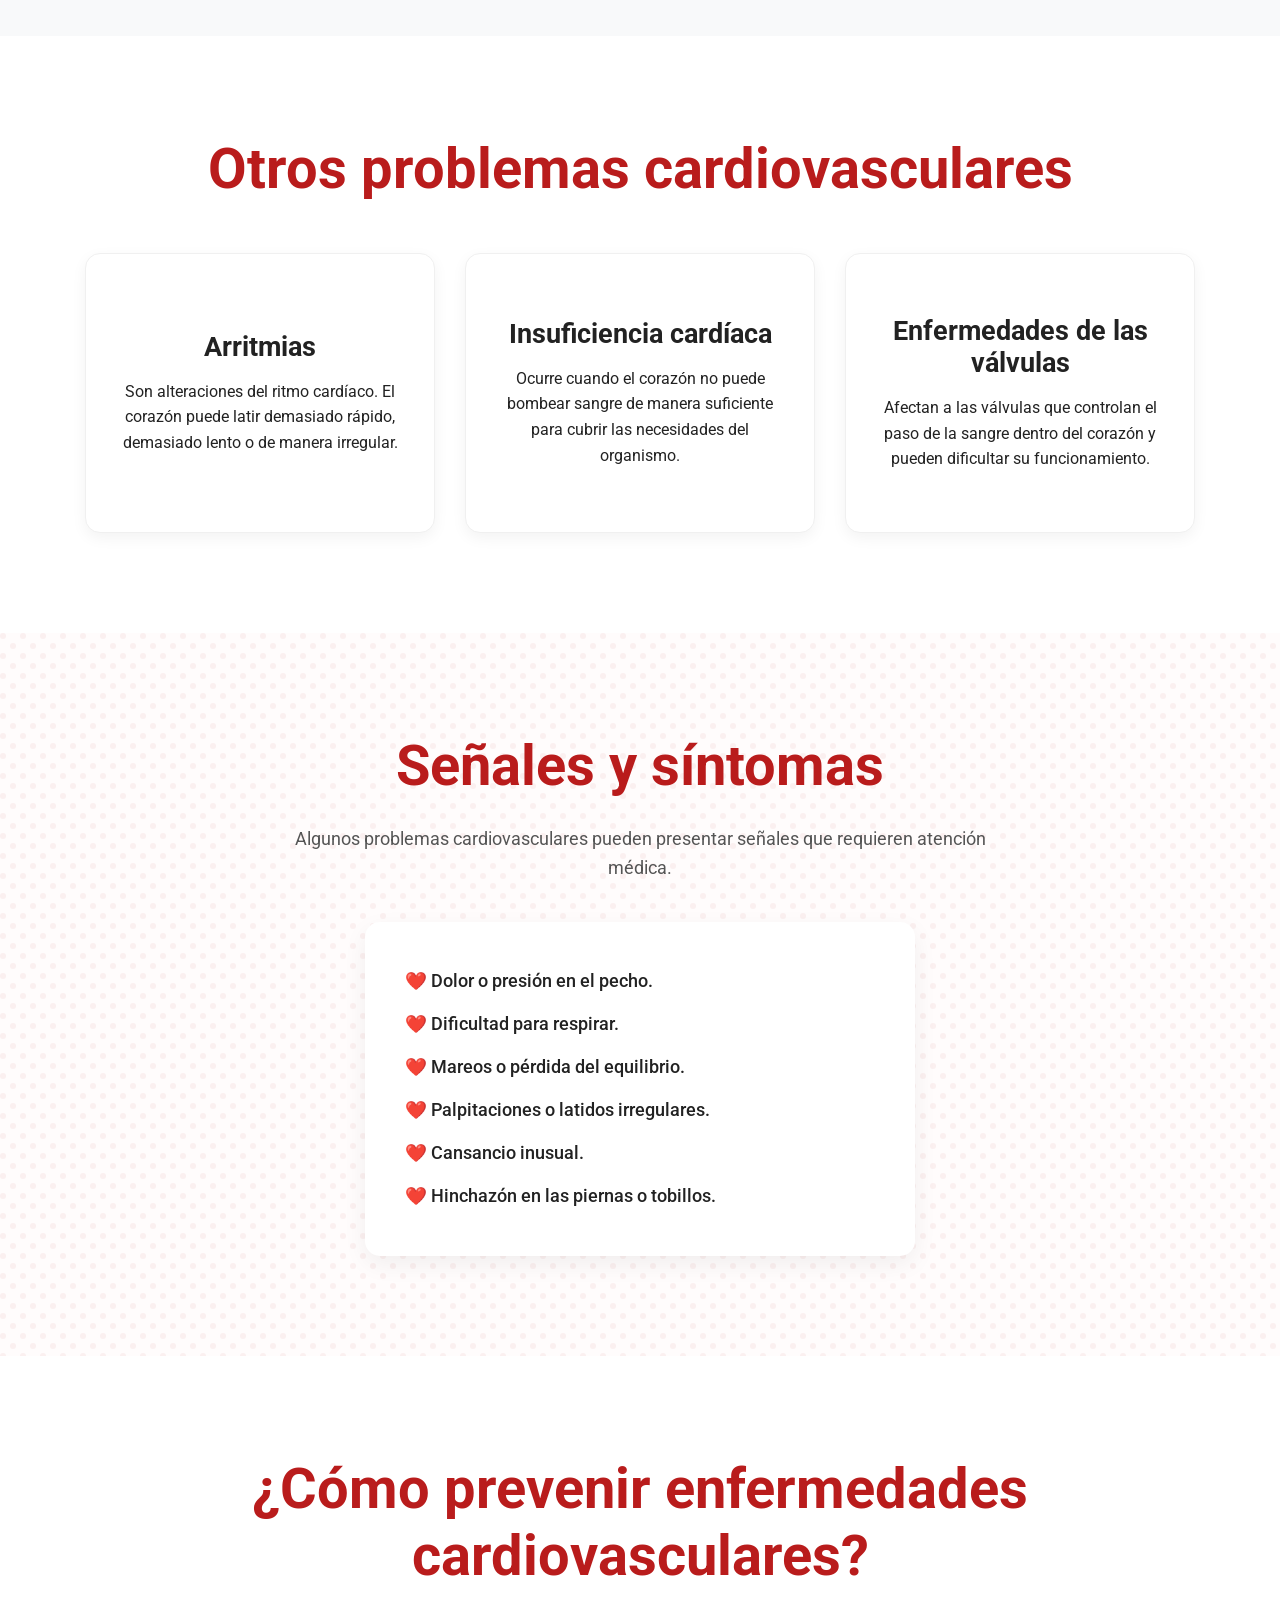
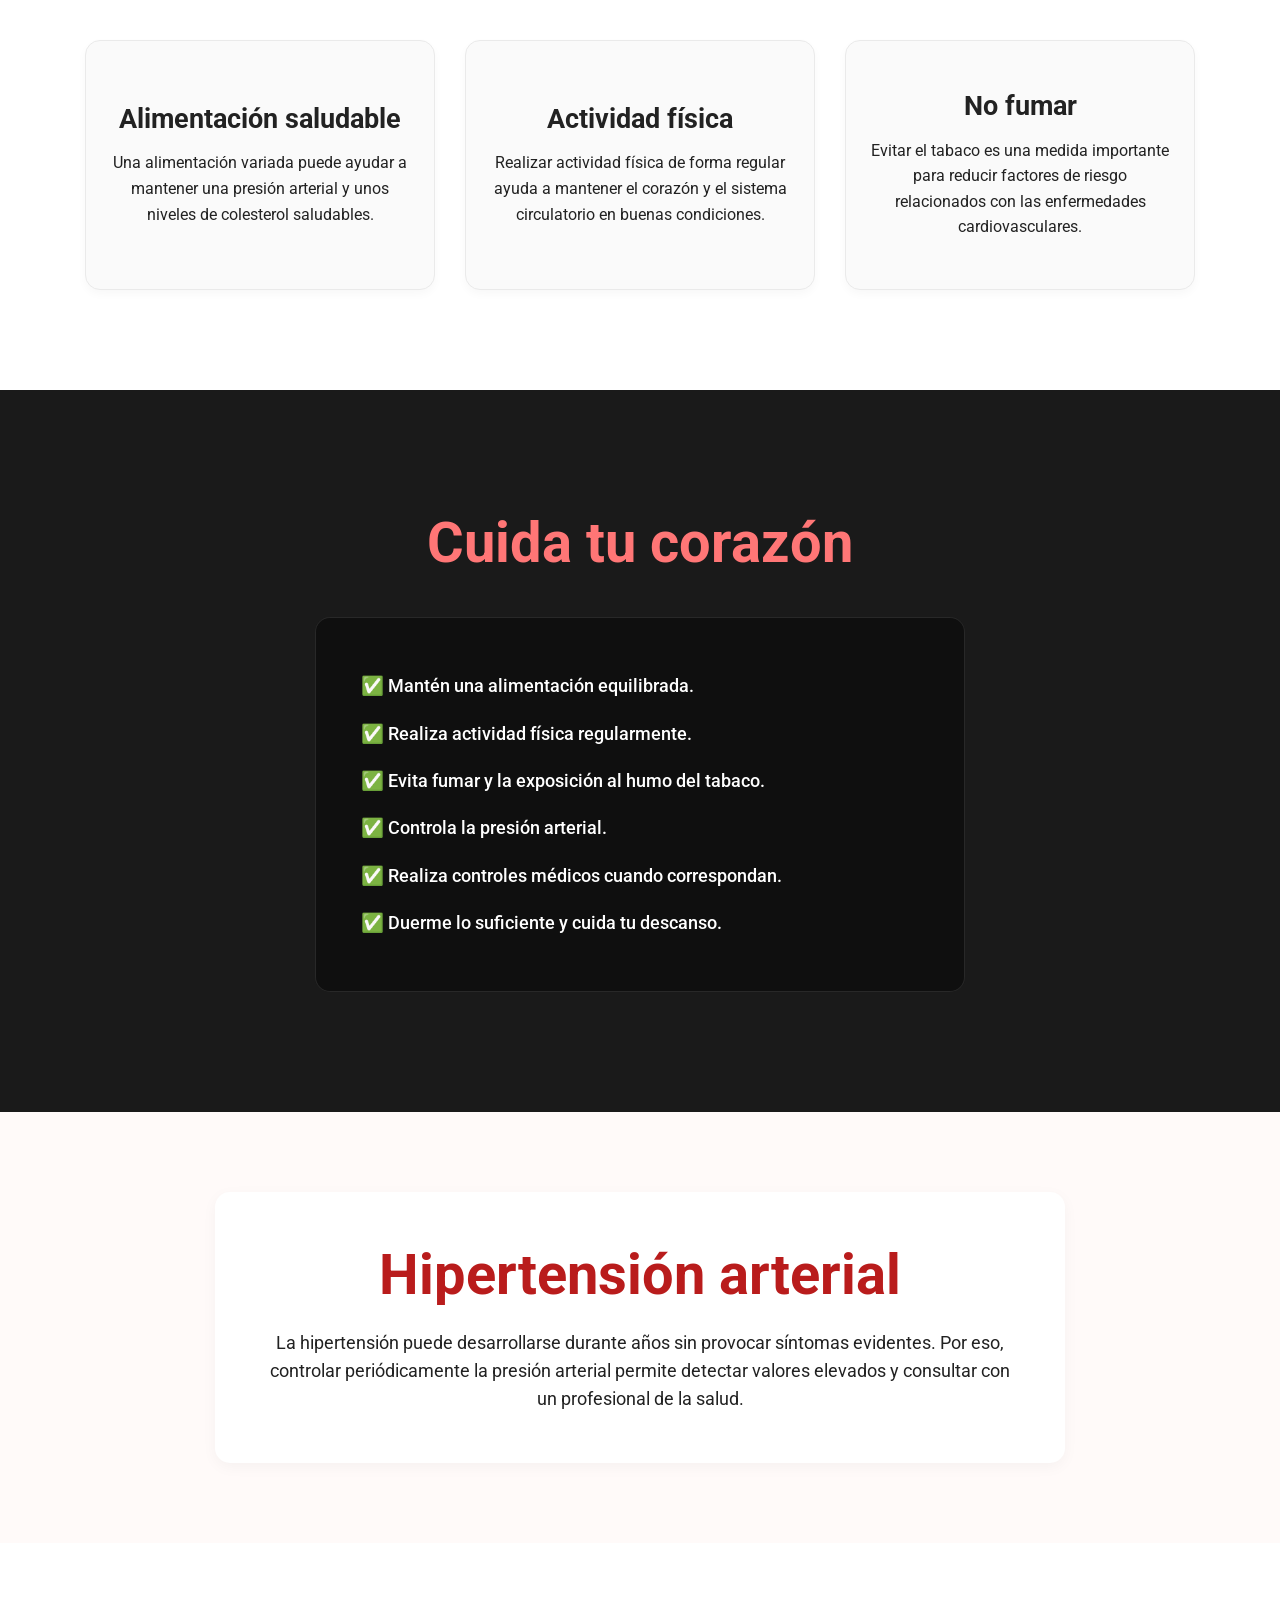
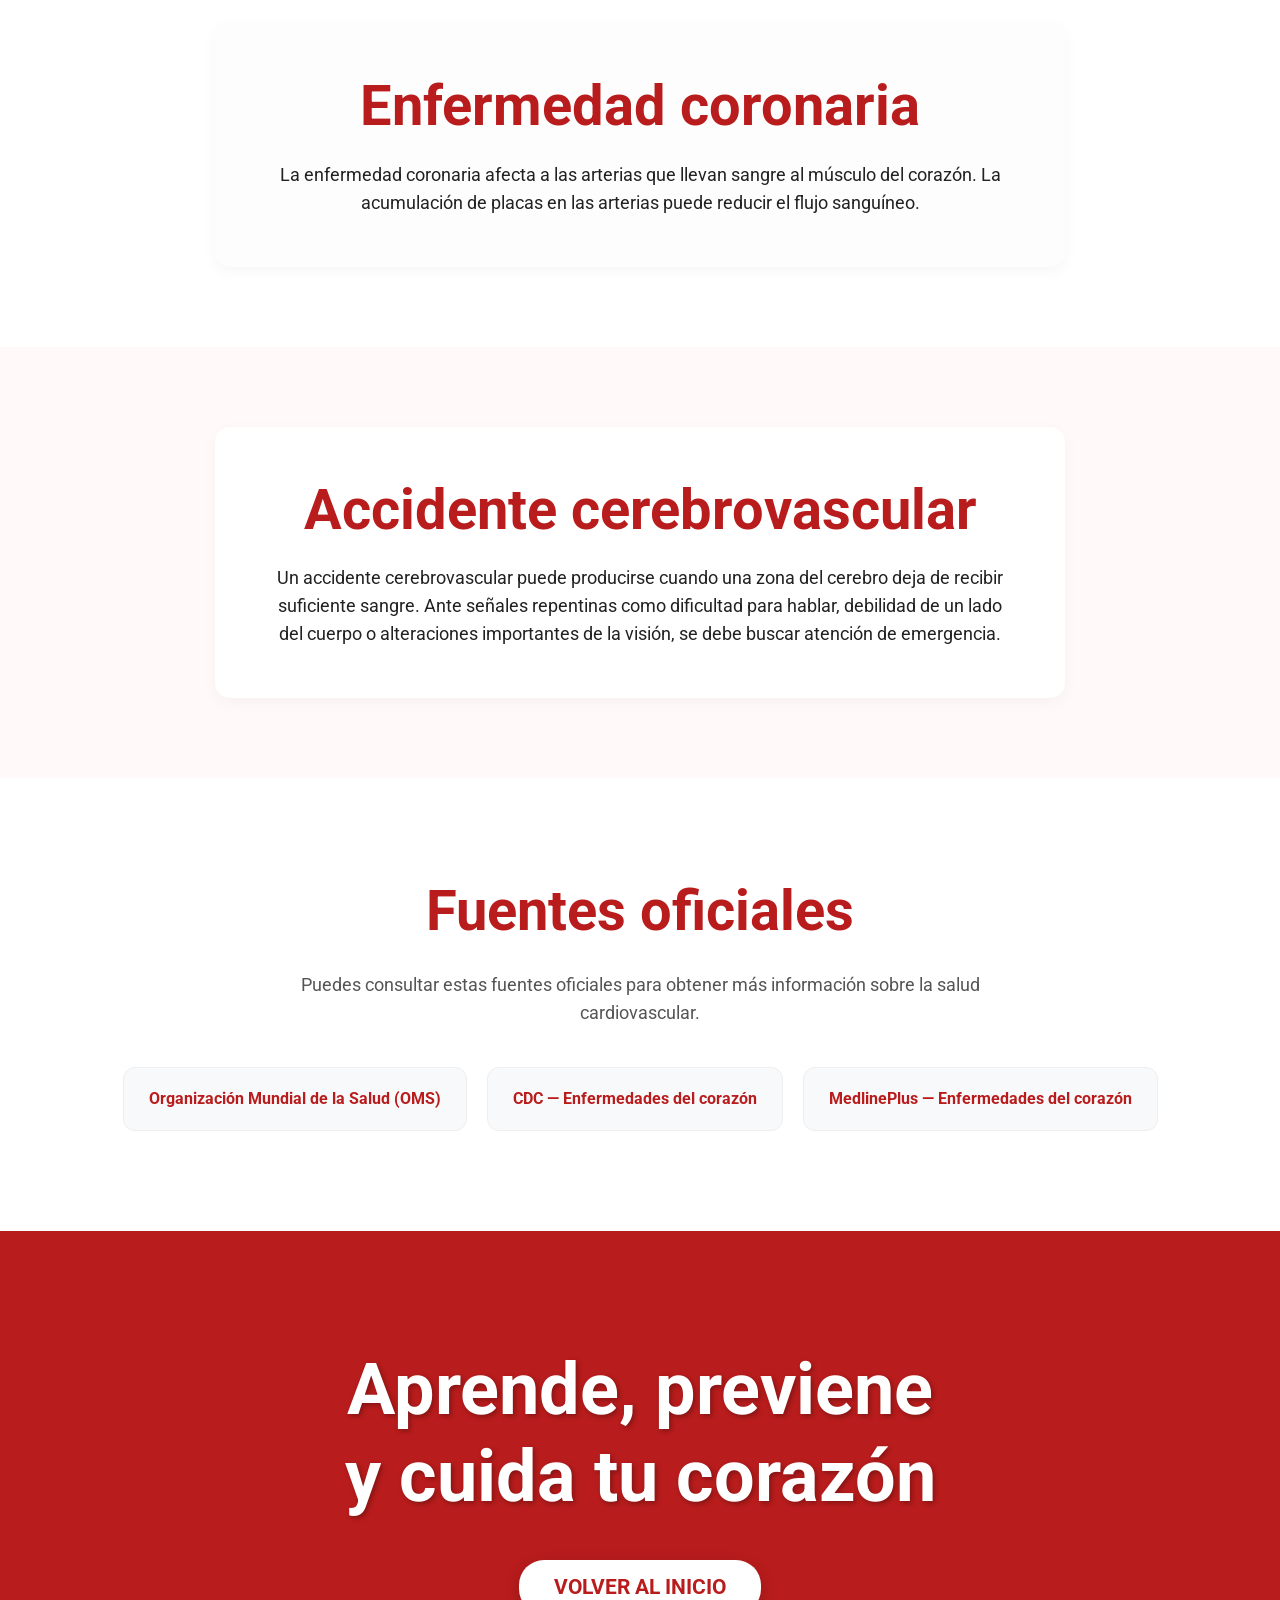
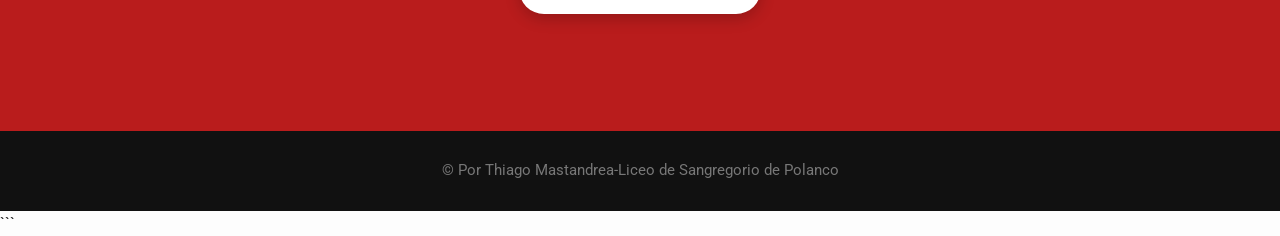
==== commit 2b2c68f5: "Update informacion.html" ====
--- a/informacion.html
+++ b/informacion.html
@@ -449,7 +449,7 @@
  
     <div class="container"> 
  
-      <p>&copy; Por Thiago Mastandrea</p> 
+      <p>&copy; Por Thiago Mastandrea-Liceo de Sangregorio de Polanco</p> 
  
     </div> 
  
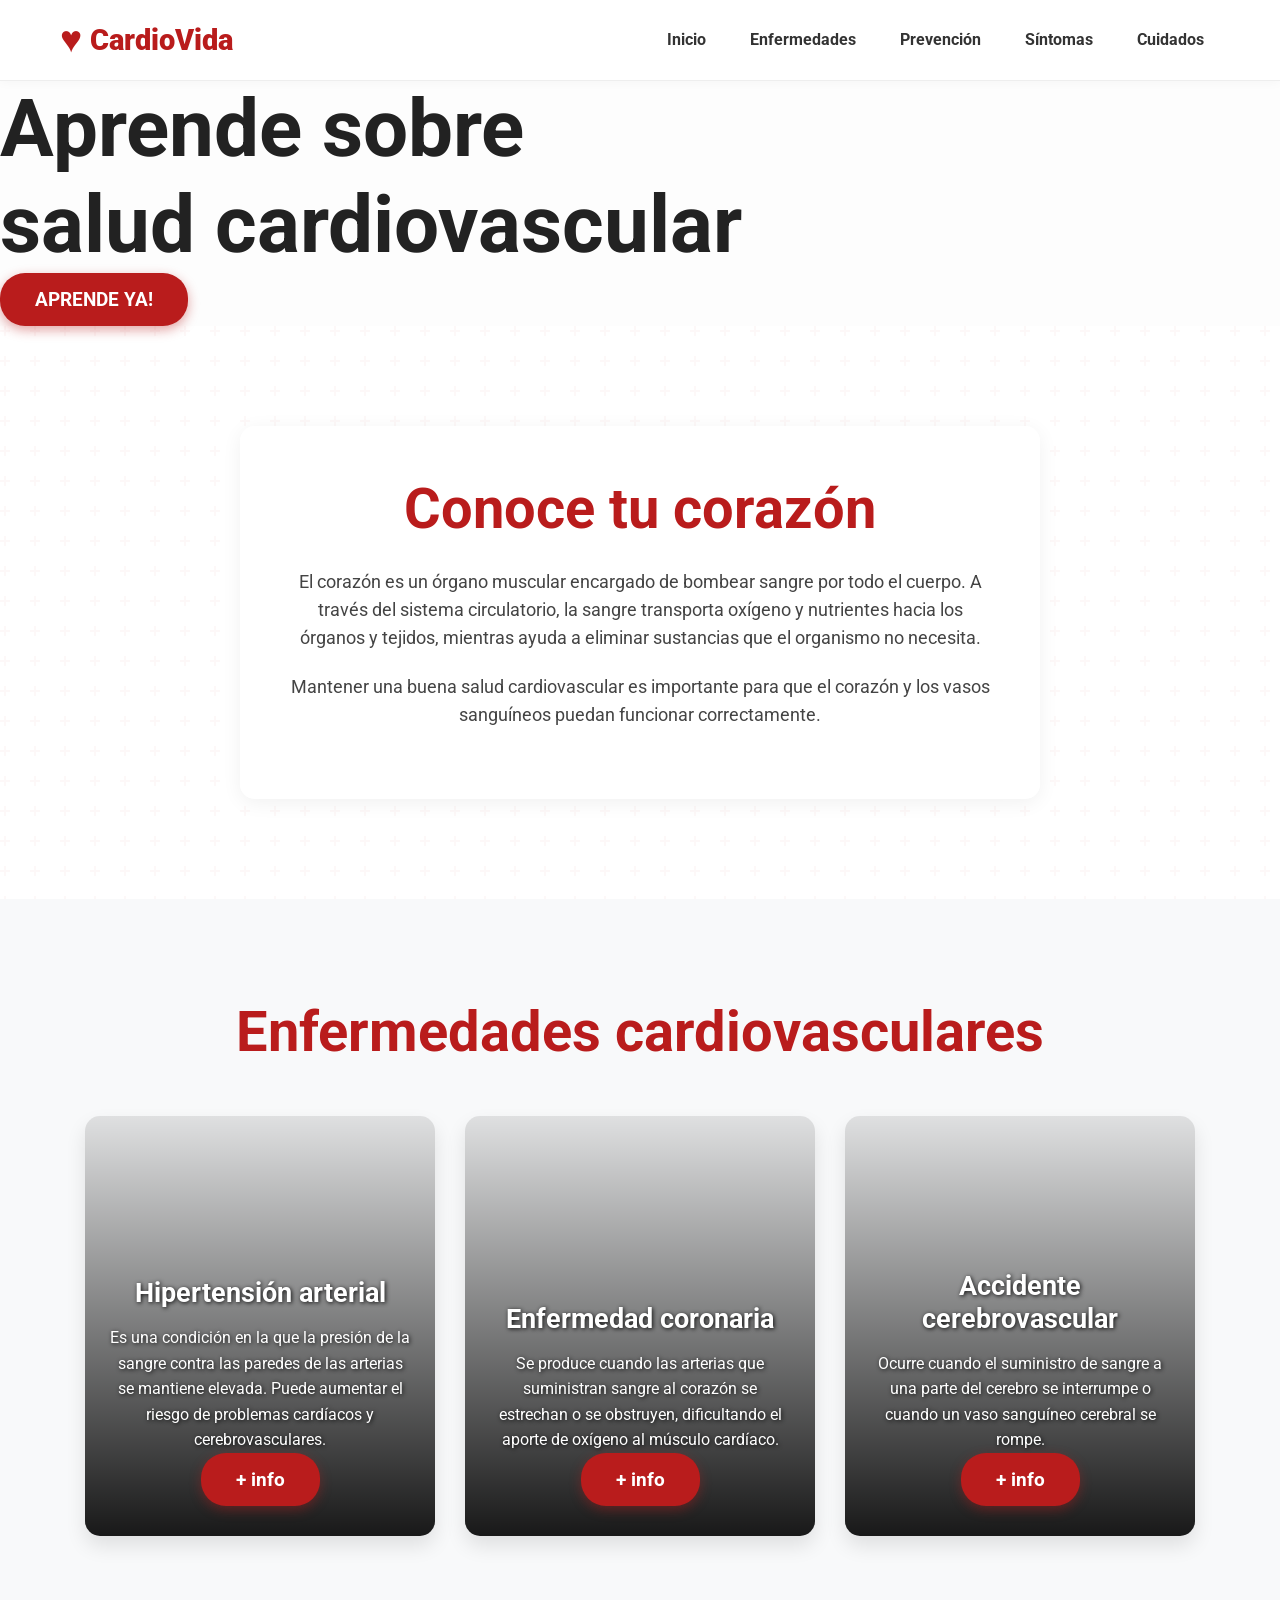
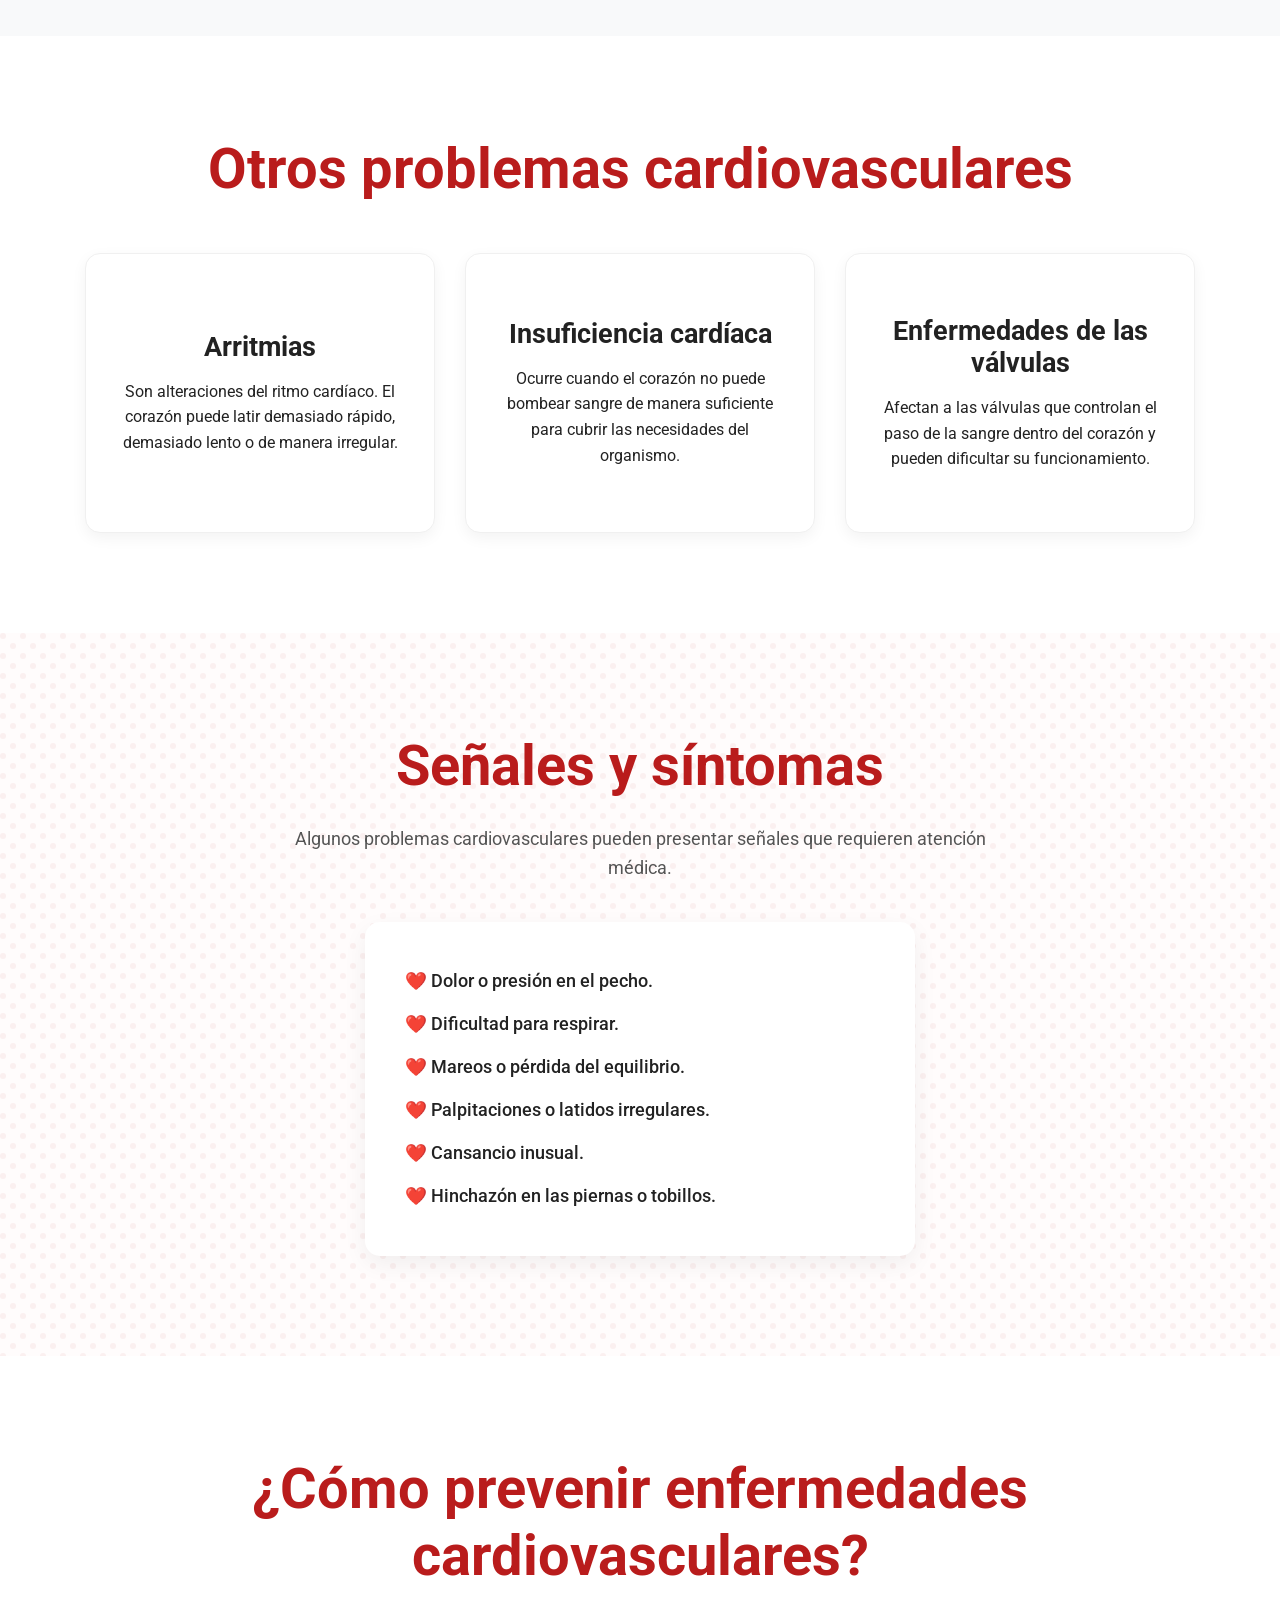
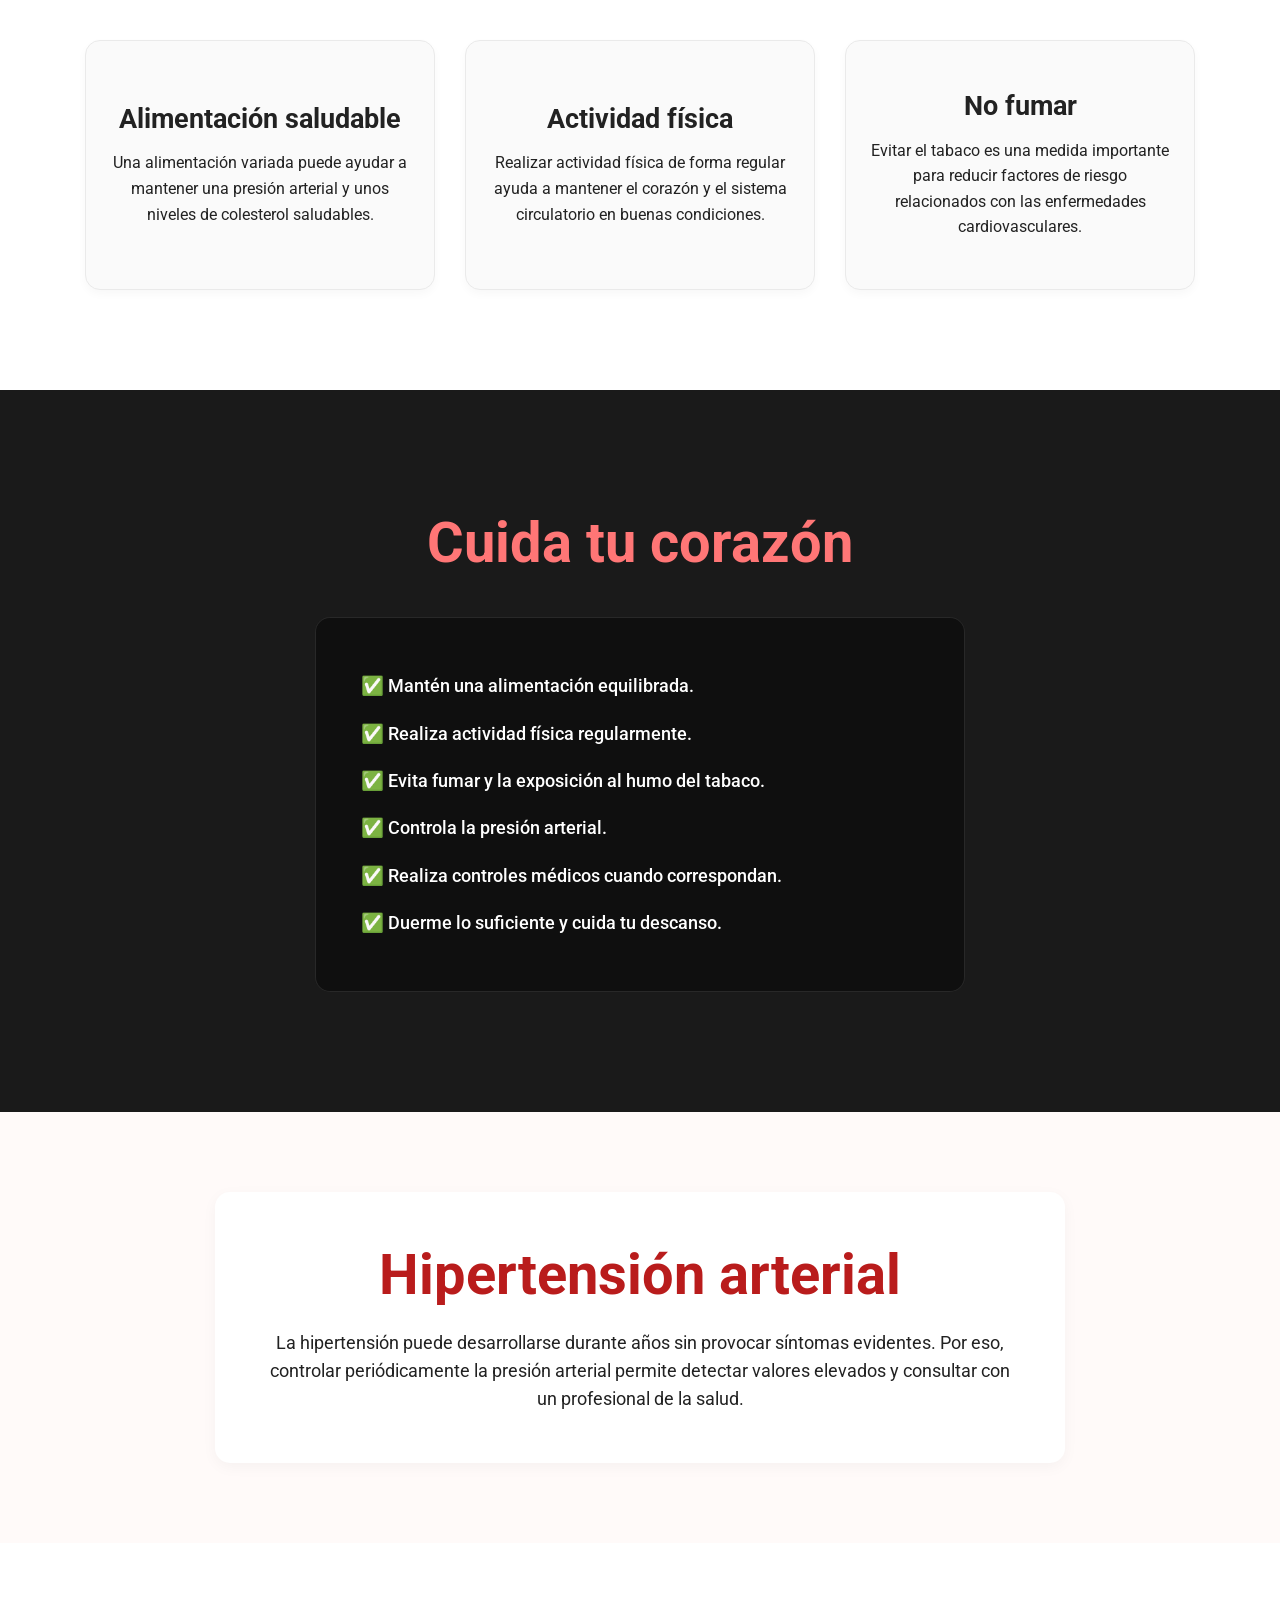
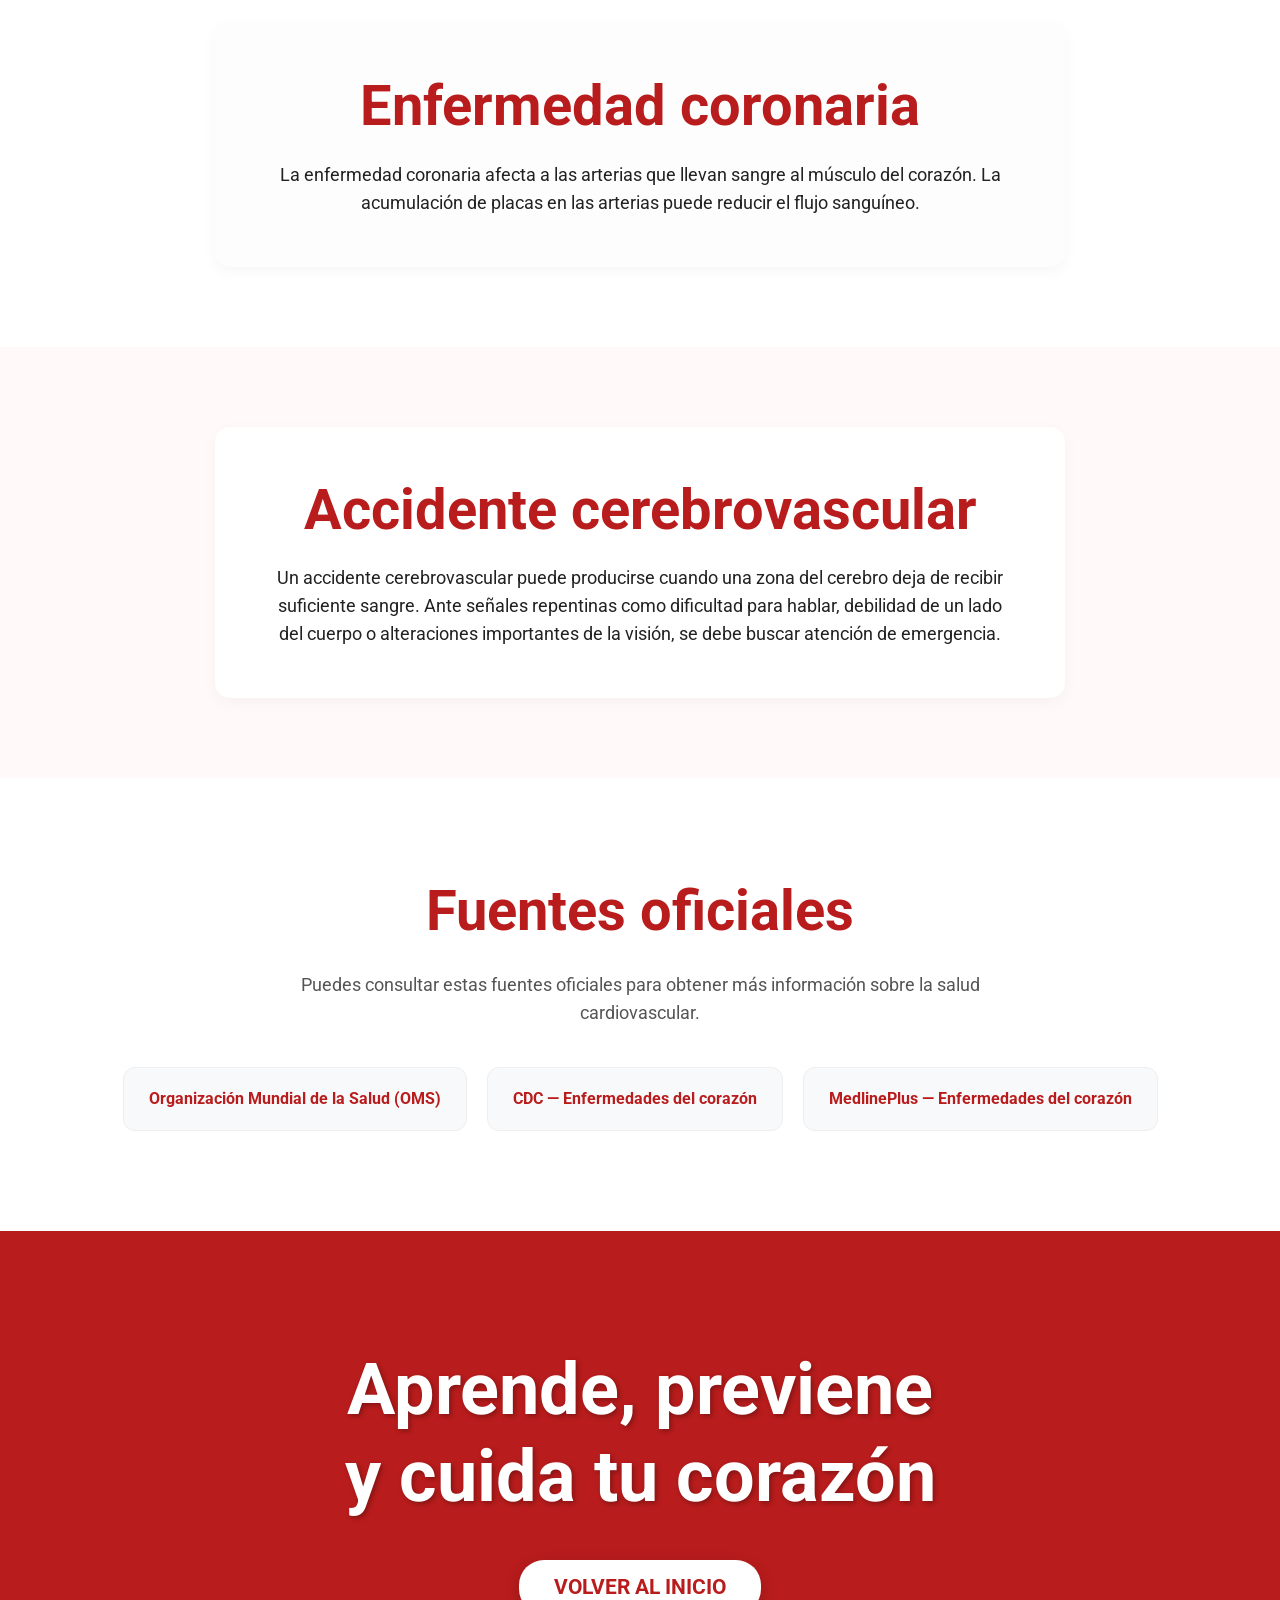
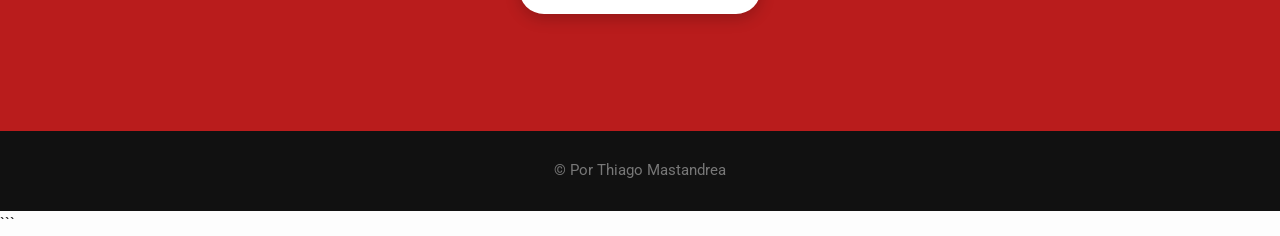
==== commit fbabb90e: "Update informacion.html" ====
--- a/informacion.html
+++ b/informacion.html
@@ -449,7 +449,7 @@
  
     <div class="container"> 
  
-      <p>&copy; Por Thiago Mastandrea-Liceo de Sangregorio de Polanco</p> 
+      <p>&copy; Por Thiago Mastandrea</p> 
  
     </div> 
  
